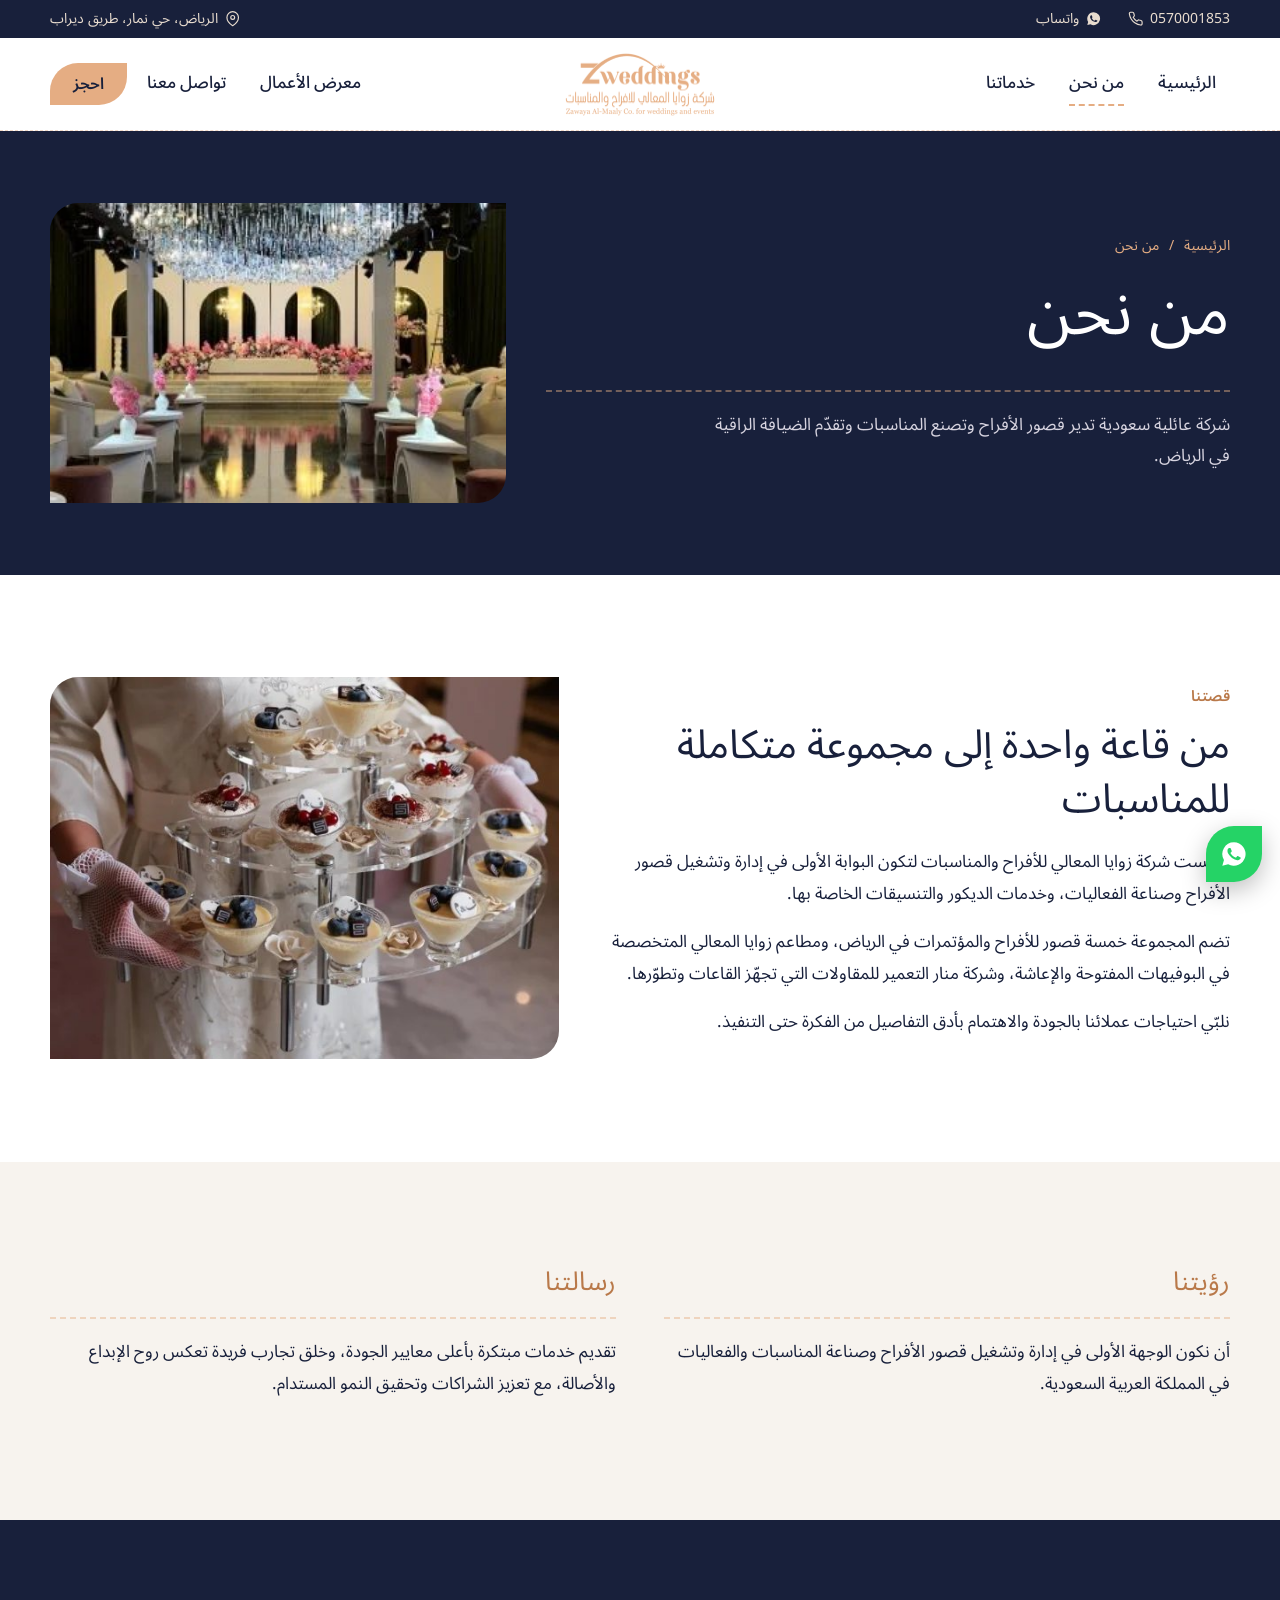
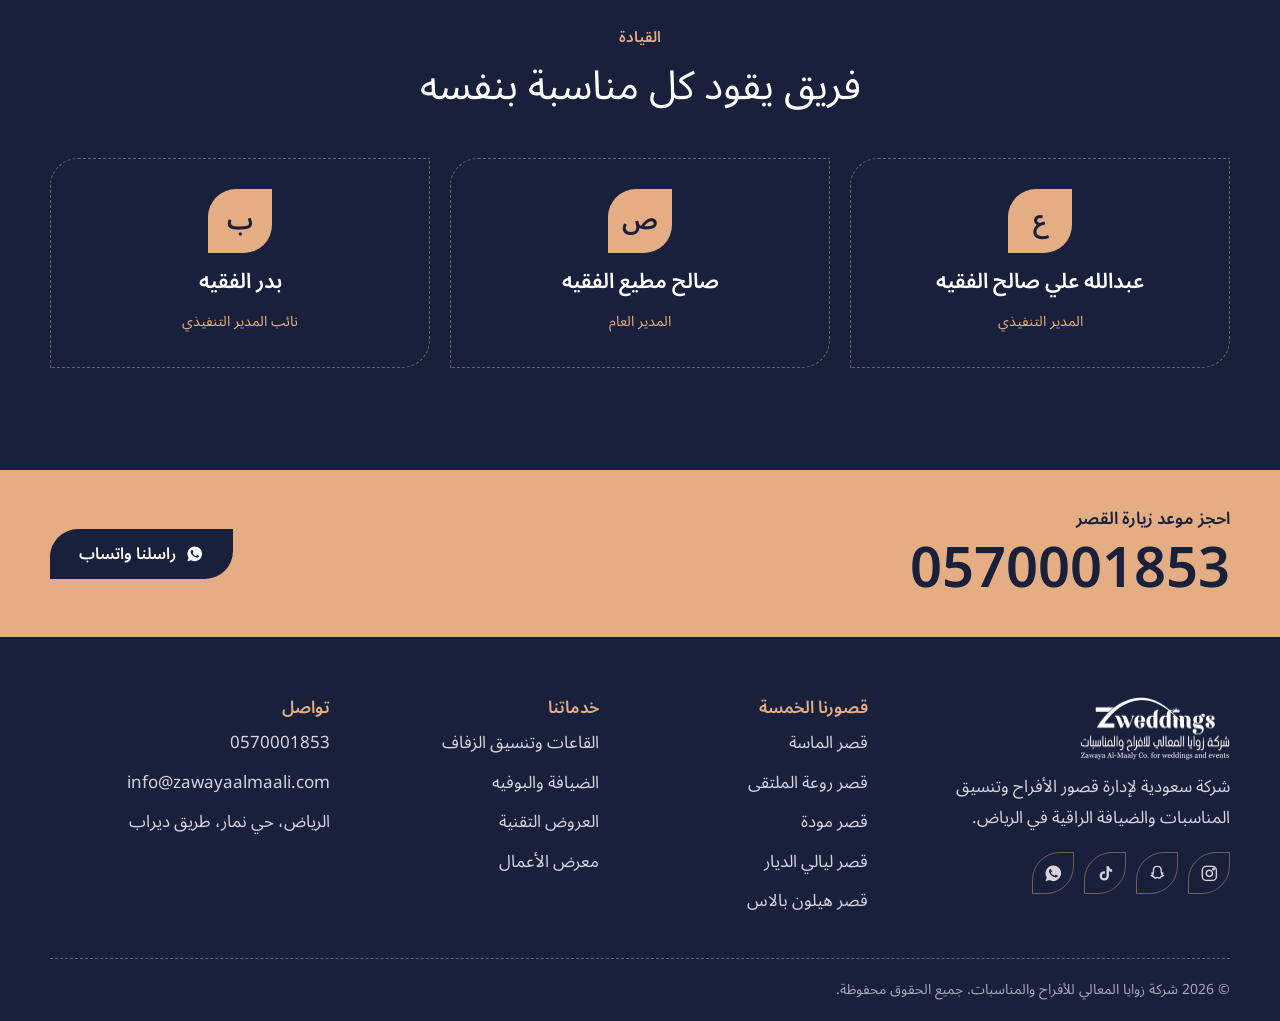
==== zawaya-project/site/about.html @ 38e9184f "Redesign Zawaya preview (v5): new header/footer, slideshow hero, venues with Google ratings, reviews" ====
<!doctype html>
<html lang="ar" dir="rtl">
<head>
<meta charset="utf-8">
<meta name="viewport" content="width=device-width, initial-scale=1, viewport-fit=cover">
<title>من نحن — زوايا المعالي</title>
<link rel="preconnect" href="https://fonts.googleapis.com">
<link rel="preconnect" href="https://fonts.gstatic.com" crossorigin>
<link rel="stylesheet" href="https://fonts.googleapis.com/css2?family=Noto+Sans+Arabic:wght@400;500;600;700&display=swap">
<link rel="stylesheet" href="assets/site.css">
</head>
<body>
<a class="sr" href="#main">تخطَّ إلى المحتوى</a>
<div class="topbar"><div class="wrap topbar-in">
  <a href="tel:0570001853" class="ltr"><svg viewBox="0 0 24 24" fill="none" stroke="currentColor" stroke-width="1.8" stroke-linecap="round" stroke-linejoin="round" aria-hidden="true"><path d="M22 16.9v3a2 2 0 0 1-2.2 2 19.8 19.8 0 0 1-8.6-3.1 19.5 19.5 0 0 1-6-6A19.8 19.8 0 0 1 2.1 4.2 2 2 0 0 1 4.1 2h3a2 2 0 0 1 2 1.7c.1.9.4 1.8.7 2.7a2 2 0 0 1-.5 2.1L8 9.8a16 16 0 0 0 6 6l1.3-1.3a2 2 0 0 1 2.1-.4c.9.3 1.8.6 2.7.7a2 2 0 0 1 1.7 2z"/></svg>0570001853</a>
  <a href="https://api.whatsapp.com/send/?phone=966570001853" target="_blank" rel="noopener"><svg viewBox="0 0 24 24" fill="currentColor" aria-hidden="true"><path d="M12 2a10 10 0 0 0-8.6 15.1L2 22l5-1.3A10 10 0 1 0 12 2zm5.3 14.1c-.2.6-1.3 1.2-1.8 1.2-.5.1-1 .1-3.3-.8-2.8-1.1-4.6-4-4.7-4.2-.1-.2-1.1-1.5-1.1-2.9 0-1.4.7-2 1-2.3.2-.3.5-.3.7-.3h.5c.2 0 .4 0 .6.5l.8 2c.1.2.1.4 0 .5l-.4.6-.4.4c-.1.1-.3.3-.1.6.2.3.8 1.3 1.7 2.1 1.2 1 2.1 1.3 2.4 1.5.3.1.5.1.6-.1l.9-1c.2-.3.4-.2.6-.1l1.9.9c.3.1.4.2.5.3.1.2.1.7-.1 1.1z"/></svg>واتساب</a>
  <a href="https://maps.app.goo.gl/ojz2gjjTVpB4kJrt7" target="_blank" rel="noopener" class="tb-loc"><svg viewBox="0 0 24 24" fill="none" stroke="currentColor" stroke-width="1.8" stroke-linecap="round" stroke-linejoin="round" aria-hidden="true"><path d="M21 10c0 7-9 13-9 13s-9-6-9-13a9 9 0 0 1 18 0z"/><circle cx="12" cy="10" r="3"/></svg>الرياض، حي نمار، طريق ديراب</a>
</div></div>
<header class="hdr">
  <div class="wrap hdr-in">
    <nav class="nav nav-r" aria-label="القائمة الرئيسية"><a href="index.html">الرئيسية</a><a href="about.html" aria-current="page">من نحن</a><a href="services.html">خدماتنا</a></nav>
    <a class="brand" href="index.html" aria-label="زوايا المعالي — الرئيسية"><img src="assets/img/logo-v.png" alt="زوايا المعالي" width="150" height="63"></a>
    <nav class="nav nav-l" aria-label="القائمة الرئيسية (تابع)"><a href="portfolio.html">معرض الأعمال</a><a href="contact.html">تواصل معنا</a><a class="btn btn-gold btn-sm" href="contact.html">احجز</a></nav>
    <button class="burger" type="button" aria-expanded="false" aria-controls="mnav" aria-label="فتح القائمة"><svg width="22" height="22" viewBox="0 0 24 24" fill="none" stroke="currentColor" stroke-width="2" stroke-linecap="round" aria-hidden="true"><path d="M4 7h16M4 12h16M4 17h16"/></svg></button>
  </div>
</header>
<nav class="mnav" id="mnav" aria-label="قائمة الجوال" hidden>
  <button class="mnav-x" type="button" aria-label="إغلاق القائمة"><svg width="20" height="20" viewBox="0 0 24 24" fill="none" stroke="currentColor" stroke-width="2" stroke-linecap="round" aria-hidden="true"><path d="M6 6l12 12M18 6L6 18"/></svg></button>
  <img src="assets/img/logo-v.png" alt="" width="150" height="63">
  <a href="index.html">الرئيسية</a><a href="about.html" aria-current="page">من نحن</a><a href="services.html">خدماتنا</a><a href="portfolio.html">معرض الأعمال</a><a href="contact.html">تواصل معنا</a>
  <a class="btn btn-gold" href="contact.html">احجز مناسبتك</a>
</nav>
<main id="main">
<section class="phead">
  <div class="wrap phead-in">
    <div class="phead-copy">
      <nav class="crumbs" aria-label="مسار التنقل"><a href="index.html">الرئيسية</a><span aria-hidden="true">/</span><span>من نحن</span></nav>
      <h1>من نحن</h1>
      <hr class="dash">
      <p>شركة عائلية سعودية تدير قصور الأفراح وتصنع المناسبات وتقدّم الضيافة الراقية في الرياض.</p>
    </div>
    <figure class="phead-photo leaf"><img src="assets/img/about-hall.jpg" alt=""></figure>
  </div>
</section>
<section class="sec">
  <div class="wrap split">
    <div class="reveal">
      <span class="eyebrow">قصتنا</span>
      <h2>من قاعة واحدة إلى مجموعة متكاملة للمناسبات</h2>
      <p>تأسست شركة زوايا المعالي للأفراح والمناسبات لتكون البوابة الأولى في إدارة وتشغيل قصور الأفراح وصناعة الفعاليات، وخدمات الديكور والتنسيقات الخاصة بها.</p>
      <p>تضم المجموعة خمسة قصور للأفراح والمؤتمرات في الرياض، ومطاعم زوايا المعالي المتخصصة في البوفيهات المفتوحة والإعاشة، وشركة منار التعمير للمقاولات التي تجهّز القاعات وتطوّرها.</p>
      <p>نلبّي احتياجات عملائنا بالجودة والاهتمام بأدق التفاصيل من الفكرة حتى التنفيذ.</p>
    </div>
    <figure class="leaf reveal" style="margin:0"><img src="assets/img/about-hospitality.jpg" alt="ضيافة الحلويات" loading="lazy"></figure>
  </div>
</section>

<section class="sec pearl">
  <div class="wrap mv">
    <article class="reveal"><h3>رؤيتنا</h3><hr class="dash"><p>أن نكون الوجهة الأولى في إدارة وتشغيل قصور الأفراح وصناعة المناسبات والفعاليات في المملكة العربية السعودية.</p></article>
    <article class="reveal"><h3>رسالتنا</h3><hr class="dash"><p>تقديم خدمات مبتكرة بأعلى معايير الجودة، وخلق تجارب فريدة تعكس روح الإبداع والأصالة، مع تعزيز الشراكات وتحقيق النمو المستدام.</p></article>
  </div>
</section>

<section class="sec navy">
  <div class="wrap">
    <div class="head reveal"><span class="eyebrow">القيادة</span><h2>فريق يقود كل مناسبة بنفسه</h2></div>
    <div class="team">
      <article class="reveal"><span class="mono">ع</span><h3>عبدالله علي صالح الفقيه</h3><small>المدير التنفيذي</small></article>
      <article class="reveal"><span class="mono">ص</span><h3>صالح مطيع الفقيه</h3><small>المدير العام</small></article>
      <article class="reveal"><span class="mono">ب</span><h3>بدر الفقيه</h3><small>نائب المدير التنفيذي</small></article>
    </div>
  </div>
</section>
</main>
<section class="bookband" aria-label="احجز الآن">
  <div class="wrap bookband-in">
    <div><span>احجز موعد زيارة القصر</span><a class="bigphone ltr" href="tel:0570001853">0570001853</a></div>
    <a class="btn btn-navy" href="https://api.whatsapp.com/send/?phone=966570001853" target="_blank" rel="noopener"><svg viewBox="0 0 24 24" fill="currentColor" aria-hidden="true"><path d="M12 2a10 10 0 0 0-8.6 15.1L2 22l5-1.3A10 10 0 1 0 12 2zm5.3 14.1c-.2.6-1.3 1.2-1.8 1.2-.5.1-1 .1-3.3-.8-2.8-1.1-4.6-4-4.7-4.2-.1-.2-1.1-1.5-1.1-2.9 0-1.4.7-2 1-2.3.2-.3.5-.3.7-.3h.5c.2 0 .4 0 .6.5l.8 2c.1.2.1.4 0 .5l-.4.6-.4.4c-.1.1-.3.3-.1.6.2.3.8 1.3 1.7 2.1 1.2 1 2.1 1.3 2.4 1.5.3.1.5.1.6-.1l.9-1c.2-.3.4-.2.6-.1l1.9.9c.3.1.4.2.5.3.1.2.1.7-.1 1.1z"/></svg> راسلنا واتساب</a>
  </div>
</section>
<footer class="ftr">
  <div class="wrap ftr-grid">
    <div class="ftr-brand">
      <img src="assets/img/logo-v.png" alt="زوايا المعالي" width="150" height="63">
      <p>شركة سعودية لإدارة قصور الأفراح وتنسيق المناسبات والضيافة الراقية في الرياض.</p>
      <div class="socials"><a class="soc" href="#" aria-label="إنستغرام (أضف الرابط)"><svg viewBox="0 0 24 24" fill="none" stroke="currentColor" stroke-width="1.8" aria-hidden="true"><rect x="3" y="3" width="18" height="18" rx="5"/><circle cx="12" cy="12" r="4"/><circle cx="17.5" cy="6.5" r="1" fill="currentColor"/></svg></a><a class="soc" href="#" aria-label="سناب شات (أضف الرابط)"><svg viewBox="0 0 24 24" fill="none" stroke="currentColor" stroke-width="1.8" stroke-linejoin="round" aria-hidden="true"><path d="M12 3c3 0 5 2.2 5 5v3l2 .6-1.6 1.6 2.6 1.8c-1.4.8-3 .8-3.6 1.4-.4.5-.2 1.6-1.4 1.6-1 0-1.6-.6-3-.6s-2 .6-3 .6c-1.2 0-1-1.1-1.4-1.6-.6-.6-2.2-.6-3.6-1.4l2.6-1.8L5 11.6 7 11V8c0-2.8 2-5 5-5z"/></svg></a><a class="soc" href="#" aria-label="تيك توك (أضف الرابط)"><svg viewBox="0 0 24 24" fill="currentColor" aria-hidden="true"><path d="M16.6 3c.4 2.3 1.8 3.8 4.1 4v3.1c-1.5 0-2.9-.4-4.1-1.2v6.3a6 6 0 1 1-6-6c.3 0 .6 0 .9.1v3.2a2.9 2.9 0 1 0 2 2.7V3z"/></svg></a><a class="soc" href="https://api.whatsapp.com/send/?phone=966570001853" target="_blank" rel="noopener" aria-label="واتساب"><svg viewBox="0 0 24 24" fill="currentColor" aria-hidden="true"><path d="M12 2a10 10 0 0 0-8.6 15.1L2 22l5-1.3A10 10 0 1 0 12 2zm5.3 14.1c-.2.6-1.3 1.2-1.8 1.2-.5.1-1 .1-3.3-.8-2.8-1.1-4.6-4-4.7-4.2-.1-.2-1.1-1.5-1.1-2.9 0-1.4.7-2 1-2.3.2-.3.5-.3.7-.3h.5c.2 0 .4 0 .6.5l.8 2c.1.2.1.4 0 .5l-.4.6-.4.4c-.1.1-.3.3-.1.6.2.3.8 1.3 1.7 2.1 1.2 1 2.1 1.3 2.4 1.5.3.1.5.1.6-.1l.9-1c.2-.3.4-.2.6-.1l1.9.9c.3.1.4.2.5.3.1.2.1.7-.1 1.1z"/></svg></a></div>
    </div>
    <div><h4>قصورنا الخمسة</h4><ul><li><a href="https://www.google.com/maps/search/?api=1&query=قصر+الماسة&query_place_id=ChIJFxXQuahVLj4RgLuvd6L65zg" target="_blank" rel="noopener">قصر الماسة</a></li><li><a href="https://www.google.com/maps/search/?api=1&query=قصر+روعة+الملتقى&query_place_id=ChIJz4SgnpCqLz4RfZI4qZWblVg" target="_blank" rel="noopener">قصر روعة الملتقى</a></li><li><a href="https://www.google.com/maps/search/?api=1&query=قصر+مودة&query_place_id=ChIJAeKfYLEQLz4R-v-M_03KlTo" target="_blank" rel="noopener">قصر مودة</a></li><li><a href="https://www.google.com/maps/search/?api=1&query=قصر+ليالي+الديار&query_place_id=ChIJr0Da5okRLz4RU4TXX8BSoDk" target="_blank" rel="noopener">قصر ليالي الديار</a></li><li><a href="https://www.google.com/maps/search/?api=1&query=قصر+هيلون+بالاس&query_place_id=ChIJUevfTG8OLz4RV881J2weL3c" target="_blank" rel="noopener">قصر هيلون بالاس</a></li></ul></div>
    <div><h4>خدماتنا</h4><ul>
      <li><a href="services.html#halls">القاعات وتنسيق الزفاف</a></li>
      <li><a href="services.html#catering">الضيافة والبوفيه</a></li>
      <li><a href="services.html#tech">العروض التقنية</a></li>
      <li><a href="portfolio.html">معرض الأعمال</a></li>
    </ul></div>
    <div><h4>تواصل</h4><ul>
      <li><a class="ltr" href="tel:0570001853">0570001853</a></li>
      <li><a href="mailto:info@zawayaalmaali.com">info@zawayaalmaali.com</a></li>
      <li><a href="https://maps.app.goo.gl/ojz2gjjTVpB4kJrt7" target="_blank" rel="noopener">الرياض، حي نمار، طريق ديراب</a></li>
    </ul></div>
  </div>
  <div class="wrap copy"><span>© <span id="year">2026</span> شركة زوايا المعالي للأفراح والمناسبات. جميع الحقوق محفوظة.</span></div>
</footer>
<a class="wa" href="https://api.whatsapp.com/send/?phone=966570001853" target="_blank" rel="noopener" aria-label="تواصل عبر واتساب"><svg viewBox="0 0 24 24" fill="currentColor" aria-hidden="true"><path d="M12 2a10 10 0 0 0-8.6 15.1L2 22l5-1.3A10 10 0 1 0 12 2zm5.3 14.1c-.2.6-1.3 1.2-1.8 1.2-.5.1-1 .1-3.3-.8-2.8-1.1-4.6-4-4.7-4.2-.1-.2-1.1-1.5-1.1-2.9 0-1.4.7-2 1-2.3.2-.3.5-.3.7-.3h.5c.2 0 .4 0 .6.5l.8 2c.1.2.1.4 0 .5l-.4.6-.4.4c-.1.1-.3.3-.1.6.2.3.8 1.3 1.7 2.1 1.2 1 2.1 1.3 2.4 1.5.3.1.5.1.6-.1l.9-1c.2-.3.4-.2.6-.1l1.9.9c.3.1.4.2.5.3.1.2.1.7-.1 1.1z"/></svg></a>
<script src="assets/site.js"></script>
</body>
</html>
---- zawaya-project/site/assets/site.css ----
/* Zawaya Al Maali — v5. One motif: leaf corners + dashed gold rule. */
@font-face{font-family:"SF Pro AR";src:url(fonts/alfont_com_SFProAR_regular.ttf) format("truetype");font-weight:400 500;font-display:swap}
@font-face{font-family:"SF Pro AR";src:url(fonts/alfont_com_SFProAR_semibold.ttf) format("truetype");font-weight:600 700;font-display:swap}
:root{--navy:#18203b;--navy-2:#222c4d;--gold:#e5ad83;--gold-d:#b9794a;--pearl:#f7f3ee;--ink:#18203b;--mut:#5b6278;--line:rgba(229,173,131,.45);--leaf:28px 0;--ease:cubic-bezier(.22,.8,.3,1);--f:"SF Pro AR","Noto Sans Arabic",system-ui,sans-serif}
*,*::before,*::after{box-sizing:border-box}
html{scroll-behavior:smooth;scroll-padding-top:110px}
body{margin:0;font-family:var(--f);color:var(--ink);background:#fff;line-height:1.85;font-size:17px;-webkit-text-size-adjust:100%}
img{max-width:100%;display:block}
a{color:inherit;text-decoration:none}
h1,h2,h3,h4{font-weight:400;line-height:1.35;margin:0 0 .5em}
h1{font-size:clamp(34px,5.4vw,64px)}
h2{font-size:clamp(26px,3.4vw,40px)}
h3{font-size:21px;font-weight:600}
p{margin:0 0 1em}
.wrap{width:min(1180px,100% - 32px);margin-inline:auto}
.ltr{direction:ltr;unicode-bidi:isolate;display:inline-block}
.sr{position:absolute;width:1px;height:1px;overflow:hidden;clip-path:inset(50%);white-space:nowrap}.sr:focus{width:auto;height:auto;clip-path:none;inset-inline-start:12px;top:12px;z-index:99;background:#fff;padding:8px 14px}
:focus-visible{outline:3px solid var(--gold);outline-offset:3px}
svg{width:1.1em;height:1.1em;flex:none}
.leaf{border-radius:var(--leaf);overflow:hidden}
hr.dash{border:0;border-top:2px dashed var(--line);margin:18px 0;width:100%}
.eyebrow{display:inline-block;color:var(--gold-d);font-weight:600;font-size:15px;margin-bottom:8px}
.navy .eyebrow,.hero .eyebrow,.phead .eyebrow{color:var(--gold)}
.center{text-align:center}

/* buttons */
.btn{display:inline-flex;align-items:center;gap:10px;justify-content:center;min-height:50px;padding:0 28px;border-radius:var(--leaf);font:600 16px var(--f);border:1.5px solid transparent;cursor:pointer;transition:transform .25s var(--ease),background .25s,color .25s}
.btn:hover{transform:translateY(-2px)}
.btn svg{transition:transform .25s var(--ease)}.btn:hover svg{transform:translateX(-4px)}
.btn-gold{background:var(--gold);color:var(--navy)}.btn-gold:hover{background:#efbf9b}
.btn-navy{background:var(--navy);color:#fff}.btn-navy:hover{background:var(--navy-2)}
.btn-ghost{border-color:rgba(255,255,255,.6);color:#fff}.btn-ghost:hover{background:#fff;color:var(--navy)}
.btn-line{border-color:var(--navy);color:var(--navy)}.btn-line:hover{background:var(--navy);color:#fff}
.btn-sm{min-height:42px;padding:0 22px}

/* top bar + header (centered logo, split nav) */
.topbar{background:var(--navy);color:#e8dccf;font-size:14px}
.topbar-in{display:flex;gap:26px;align-items:center;min-height:38px}
.topbar a{display:inline-flex;align-items:center;gap:7px}.topbar a:hover{color:var(--gold)}
.tb-loc{margin-inline-start:auto}
.hdr{position:sticky;top:0;z-index:50;background:#fff;border-bottom:1px dashed var(--line);transition:box-shadow .3s}
.hdr.scrolled{box-shadow:0 6px 24px rgba(24,32,59,.1)}
.hdr-in{display:grid;grid-template-columns:1fr auto 1fr;align-items:center;gap:20px;min-height:92px;transition:min-height .3s var(--ease)}
.hdr.scrolled .hdr-in{min-height:66px}
.brand img{height:63px;width:auto;transition:height .3s var(--ease)}.hdr.scrolled .brand img{height:46px}
.nav{display:flex;gap:6px;align-items:center}
.nav-l{justify-content:flex-end}
.nav a:not(.btn){padding:8px 14px;font-weight:500;position:relative}
.nav a:not(.btn)::after{content:"";position:absolute;inset-inline:14px;bottom:2px;border-top:2px dashed var(--gold);transform:scaleX(0);transition:transform .3s var(--ease)}
.nav a:not(.btn):hover::after,.nav a[aria-current]::after{transform:scaleX(1)}
.burger{display:none;background:none;border:0;color:var(--navy);padding:10px;cursor:pointer;justify-self:end}
.mnav{position:fixed;inset:0;z-index:80;background:var(--navy);color:#fff;display:flex;flex-direction:column;align-items:center;justify-content:center;gap:10px;padding:30px}
.mnav[hidden]{display:none}
.mnav a:not(.btn){font-size:26px;padding:8px 20px}.mnav img{margin-bottom:20px;filter:brightness(0) invert(1)}
.mnav-x{position:absolute;top:18px;inset-inline-end:18px;background:none;border:0;color:#fff;cursor:pointer;padding:12px}

/* hero slideshow */
.hero{position:relative;color:#fff;background:var(--navy);min-height:min(78vh,720px);display:flex;flex-direction:column;justify-content:flex-end;overflow:hidden}
.slides{position:absolute;inset:0}
.slide{position:absolute;inset:0;width:100%;height:100%;object-fit:cover;opacity:0;transform:scale(1);transition:opacity 1.4s ease}
.slide.on{opacity:1;animation:kb 9s linear forwards}
@keyframes kb{to{transform:scale(1.1)}}
.hero::before{content:"";position:absolute;inset:0;background:linear-gradient(0deg,rgba(24,32,59,.92),rgba(24,32,59,.45) 60%,rgba(24,32,59,.6));z-index:1}
.hero-in{position:relative;z-index:2;padding:90px 0 40px;max-width:760px;margin-inline-end:auto}
.hero h1 em{font-style:normal;color:var(--gold);display:block;font-size:.6em;margin-top:.3em}
.hero p{font-size:19px;color:#f1e8dd;max-width:560px}
.hero-ctas{display:flex;gap:14px;flex-wrap:wrap;margin-top:22px}
.hero-logos{position:relative;z-index:2;background:rgba(255,255,255,.95);border-top:2px dashed var(--line)}
.hero-logos .wrap{display:flex;justify-content:space-between;align-items:center;gap:18px;padding:14px 0}
.hero-logos img{height:54px;width:auto;object-fit:contain;filter:grayscale(.2);transition:transform .3s var(--ease),filter .3s}
.hero-logos a:hover img{transform:scale(1.08);filter:none}

/* sections */
.sec{padding:clamp(56px,8vw,104px) 0}
.pearl{background:var(--pearl)}
.navy{background:var(--navy);color:#fff}
.head{max-width:680px;margin:0 auto 44px;text-align:center}
.lead{color:var(--mut);font-size:18px}.navy .lead{color:#d6d3df}
.stats{background:var(--navy);color:#fff;border-top:2px dashed var(--line)}
.stats-grid{display:grid;grid-template-columns:repeat(4,1fr)}
.stat{padding:34px 12px;text-align:center;border-inline-start:1px dashed var(--line)}
.stat:first-child{border:0}
.stat b{display:block;font-size:clamp(30px,4vw,48px);font-weight:400;color:var(--gold);line-height:1.2;font-variant-numeric:tabular-nums}
.stat span{color:#d6d3df}

/* about 3-col */
.about3{display:grid;grid-template-columns:1.1fr .9fr 1fr;gap:36px;align-items:center}
.a-story h2{font-size:clamp(24px,2.8vw,34px)}
.a-photo{margin:0}.a-photo img{width:100%;aspect-ratio:3/4;object-fit:cover}
.a-vm h3{color:var(--gold-d);margin-bottom:6px}

/* service cards (photo + dark overlay) */
.svc3{display:grid;grid-template-columns:repeat(3,1fr);gap:22px}
.svc{position:relative;min-height:400px;border-radius:var(--leaf);overflow:hidden;color:#fff;display:flex;align-items:flex-end;background:var(--navy)}
.svc img{position:absolute;inset:0;width:100%;height:100%;object-fit:cover;transition:transform .8s var(--ease)}
.svc::before{content:"";position:absolute;inset:0;background:linear-gradient(0deg,rgba(24,32,59,.92),rgba(24,32,59,.15) 70%);z-index:1}
.svc:hover img{transform:scale(1.07)}
.svc div{position:relative;z-index:2;padding:26px}
.svc p{color:#eadfd2;margin-bottom:10px}
.more{display:inline-flex;gap:8px;align-items:center;color:var(--gold-d);font-weight:600}
.svc .more,.navy .more{color:var(--gold)}

/* venues */
.venues{display:grid;grid-template-columns:repeat(5,1fr);gap:16px}
.venue{background:var(--navy-2);border:1px dashed var(--line);border-radius:var(--leaf);padding:22px 18px;display:flex;flex-direction:column;gap:6px;transition:transform .35s var(--ease),border-color .3s}
.venue:hover{transform:translateY(-6px);border-color:var(--gold)}
.venue .logo{background:#fff;border-radius:14px;height:100px;display:grid;place-items:center;padding:10px;margin-bottom:8px}
.venue .logo img{max-height:80px;width:auto;object-fit:contain}
.venue h3{font-size:19px;margin:0}
.dist{color:var(--gold);font-size:14.5px}
.venue p{font-size:14.5px;color:#d6d3df;margin:4px 0;flex:1;line-height:1.7}
.rate{display:flex;align-items:center;gap:8px;flex-wrap:wrap}.rate b{font-weight:600}.rate small{color:#bdb9cb;font-size:12.5px;flex-basis:100%}
.stars{color:var(--gold);letter-spacing:2px;font-size:15px}

/* reviews carousel */
.carousel{position:relative}
.car-track{display:flex;gap:20px;overflow-x:auto;scroll-snap-type:x mandatory;scrollbar-width:none;padding:6px 2px 18px}
.car-track::-webkit-scrollbar{display:none}
.rev{flex:0 0 min(380px,86%);scroll-snap-align:start;margin:0;background:#fff;border:1px dashed var(--line);border-radius:var(--leaf);padding:28px;display:flex;flex-direction:column;gap:10px}
.rev p{font-size:18px;margin:0}.rev blockquote{margin:0;flex:1}
.rev figcaption b{display:block}.rev small{color:var(--mut)}
.car-ctl{display:flex;gap:10px;justify-content:center;margin-top:6px}
.car-btn{width:46px;height:46px;border-radius:var(--leaf);border:1.5px solid var(--navy);background:none;color:var(--navy);cursor:pointer;display:grid;place-items:center}
.car-btn:hover{background:var(--navy);color:#fff}.car-btn.flip svg{transform:scaleX(-1)}
.note{text-align:center;color:var(--mut);margin-top:18px}

/* gallery strip */
.strip{display:grid;grid-template-columns:repeat(4,1fr);gap:14px;margin-bottom:28px}
.strip img{width:100%;height:300px;object-fit:cover;border-radius:6px;transition:transform .5s var(--ease)}
.strip img.leaf{border-radius:var(--leaf)}
.strip img:hover{transform:translateY(-6px)}

/* book band + footer */
.bookband{background:var(--gold);color:var(--navy)}
.bookband-in{display:flex;align-items:center;justify-content:space-between;gap:20px;flex-wrap:wrap;padding:34px 0}
.bookband span{display:block;font-weight:600}
.bigphone{font-size:clamp(32px,5vw,56px);font-weight:600;line-height:1.2}
.ftr{background:var(--navy);color:#d6d3df;padding-top:60px}
.ftr-grid{display:grid;grid-template-columns:1.4fr 1fr 1fr 1.2fr;gap:36px;padding-bottom:40px}
.ftr h4{color:var(--gold);font-weight:600;font-size:17px}
.ftr ul{list-style:none;margin:0;padding:0;display:grid;gap:8px}
.ftr a:hover{color:var(--gold)}
.ftr-brand img{filter:brightness(0) invert(1);margin-bottom:12px}
.socials{display:flex;gap:10px}
.soc{width:42px;height:42px;border-radius:var(--leaf);border:1px solid var(--line);display:grid;place-items:center}
.soc:hover{background:var(--gold);color:var(--navy)}
.copy{border-top:1px dashed var(--line);padding:18px 0;font-size:14px;color:#a9a6b8}
.wa{position:fixed;inset-inline-start:18px;bottom:18px;z-index:60;width:56px;height:56px;border-radius:var(--leaf);background:#25d366;color:#fff;display:grid;place-items:center;box-shadow:0 8px 24px rgba(0,0,0,.25)}
.wa svg{width:28px;height:28px}

/* inner page head */
.phead{background:var(--navy);color:#fff;padding:clamp(40px,6vw,72px) 0}
.phead-in{display:grid;grid-template-columns:1.2fr .8fr;gap:40px;align-items:center}
.crumbs{display:flex;gap:10px;font-size:14px;color:var(--gold);margin-bottom:12px}
.phead p{color:#d6d3df;max-width:520px;margin:0}
.phead-photo{margin:0}.phead-photo img{width:100%;height:300px;object-fit:cover}

/* about / services / portfolio / contact */
.split{display:grid;grid-template-columns:1.1fr .9fr;gap:48px;align-items:center}
.split img{width:100%;aspect-ratio:4/3;object-fit:cover}
.mv{display:grid;grid-template-columns:1fr 1fr;gap:48px}.mv h3{font-size:26px;font-weight:400;color:var(--gold-d)}
.team{display:grid;grid-template-columns:repeat(3,1fr);gap:20px}
.team article{border:1px dashed var(--line);border-radius:var(--leaf);padding:30px;text-align:center}
.mono{width:64px;height:64px;margin:0 auto 14px;border-radius:var(--leaf);background:var(--gold);color:var(--navy);display:grid;place-items:center;font-size:26px;font-weight:600}
.team small{color:var(--gold)}
.tabs,.filters{display:flex;gap:10px;flex-wrap:wrap;margin-bottom:34px;align-items:center}
.tab{font:600 15px var(--f);border:1.5px solid var(--navy);background:none;color:var(--navy);padding:10px 22px;border-radius:var(--leaf);cursor:pointer}
.tab[aria-selected=true],.tab[aria-pressed=true]{background:var(--navy);color:#fff}
.gcount{margin-inline-start:auto;color:var(--mut)}
.svc-detail{display:grid;grid-template-columns:.9fr 1.1fr;gap:44px;align-items:center}
.svc-detail figure{margin:0}.svc-detail img{width:100%;aspect-ratio:4/5;object-fit:cover}
.checks{list-style:none;padding:0;margin:0 0 24px;display:grid;gap:10px}
.checks li{display:flex;gap:10px;align-items:flex-start}.checks svg{color:var(--gold-d);margin-top:6px}
.feature-row{display:grid;grid-template-columns:repeat(5,1fr);gap:14px;margin-top:44px}
.feature{border-top:2px dashed var(--line);padding-top:14px}.feature b{display:block}.feature span{color:var(--mut);font-size:14.5px}
.gallery{columns:3;column-gap:16px}
.g-item{display:block;width:100%;margin:0 0 16px;padding:0;border:0;background:none;cursor:zoom-in;position:relative;border-radius:var(--leaf);overflow:hidden;break-inside:avoid}
.g-item img{width:100%;transition:transform .6s var(--ease)}.g-item:hover img{transform:scale(1.05)}
.g-item .cap{position:absolute;inset:auto 0 0;padding:40px 16px 14px;background:linear-gradient(0deg,rgba(24,32,59,.85),transparent);color:#fff;text-align:start;display:flex;flex-direction:column}
.g-item small{color:var(--gold)}
.lightbox{position:fixed;inset:0;z-index:90;background:rgba(14,19,38,.94);display:grid;place-items:center;padding:20px}
.lightbox[hidden]{display:none}.lightbox figure{margin:0;color:#fff;text-align:center}.lightbox img{max-height:80vh;margin:0 auto;border-radius:var(--leaf)}
.lb-close{position:absolute;top:16px;inset-inline-end:16px;background:none;border:0;color:#fff;cursor:pointer;padding:12px}
.contact-grid{display:grid;grid-template-columns:1.4fr 1fr;gap:36px;align-items:start}
.form-card{background:#fff;border:1px dashed var(--line);border-radius:var(--leaf);padding:clamp(22px,4vw,40px)}
.fgrid{display:grid;grid-template-columns:1fr 1fr;gap:18px}.field.full{grid-column:1/-1}
.field{display:flex;flex-direction:column;gap:6px}
label,.lbl{font-weight:600;font-size:15px}
input:not([type=radio]),select,textarea{font:inherit;border:1.5px solid #d9d4cc;border-radius:10px;padding:12px 14px;background:#fff;color:var(--ink);min-height:48px;width:100%}
textarea{min-height:110px}
input:focus,select:focus,textarea:focus{border-color:var(--gold-d);outline:0;box-shadow:0 0 0 3px rgba(229,173,131,.35)}
.field.bad input{border-color:#c0392b}.err{color:#c0392b;font-size:14px}
.chips{display:flex;gap:10px;flex-wrap:wrap}.chip input{position:absolute;opacity:0}
.chip span{display:inline-block;padding:9px 18px;border:1.5px solid #d9d4cc;border-radius:var(--leaf);cursor:pointer}
.chip input:checked+span{background:var(--navy);border-color:var(--navy);color:#fff}
.chip input:focus-visible+span{outline:3px solid var(--gold)}
.form-foot{display:flex;gap:16px;align-items:center;flex-wrap:wrap;margin-top:22px}.form-foot small{color:var(--mut)}
.ok{display:flex;gap:10px;align-items:center;background:#eaf6ee;border:1px solid #9ad1ac;border-radius:10px;padding:14px;margin-bottom:18px}
.side{display:grid;gap:14px}
.info{display:flex;gap:14px;background:#fff;border:1px dashed var(--line);border-radius:var(--leaf);padding:18px 20px}
.info .ico{width:42px;height:42px;border-radius:var(--leaf);background:var(--navy);color:var(--gold);display:grid;place-items:center;flex:none}
.info b{display:block}.info>div{display:flex;flex-direction:column;align-items:flex-start;min-width:0}
.copy-btn,.info .copy{font:600 13px var(--f);background:none;border:0;color:var(--gold-d);cursor:pointer;padding:0;margin-top:2px}

/* motion */
.reveal{opacity:0;transform:translateY(22px);transition:opacity .8s var(--ease),transform .8s var(--ease)}
.reveal.in{opacity:1;transform:none}

@media (max-width:1000px){
  .venues{grid-template-columns:repeat(2,1fr)}.venue:last-child{grid-column:1/-1}
  .about3,.split,.mv,.svc-detail,.phead-in,.contact-grid{grid-template-columns:1fr}
  .svc3{grid-template-columns:1fr}.svc{min-height:320px}
  .feature-row{grid-template-columns:repeat(2,1fr)}
  .ftr-grid{grid-template-columns:1fr 1fr}
  .team{grid-template-columns:1fr}
  .gallery{columns:2}
}
@media (max-width:820px){
  .nav{display:none}.burger{display:block}
  .hdr-in{grid-template-columns:1fr auto 1fr;min-height:72px}.brand{grid-column:2}.burger{grid-column:3}
  .brand img{height:48px}
  .topbar .tb-loc{display:none}.topbar-in{justify-content:space-between}
  .hero-logos .wrap{overflow-x:auto;gap:26px;justify-content:flex-start}.hero-logos img{height:44px}
  .stats-grid{grid-template-columns:1fr 1fr}.stat:nth-child(3){border-inline-start:0}
  .strip{grid-template-columns:1fr 1fr}.strip img{height:200px}
  .fgrid{grid-template-columns:1fr}
}
@media (max-width:520px){.venues{grid-template-columns:1fr}.gallery{columns:1}.ftr-grid{grid-template-columns:1fr}.btn{width:100%}.bookband .btn{width:auto}}
@media (prefers-reduced-motion:reduce){*,*::before,*::after{animation:none!important;transition:none!important;scroll-behavior:auto!important}.reveal{opacity:1;transform:none}.slide.on{animation:none}}
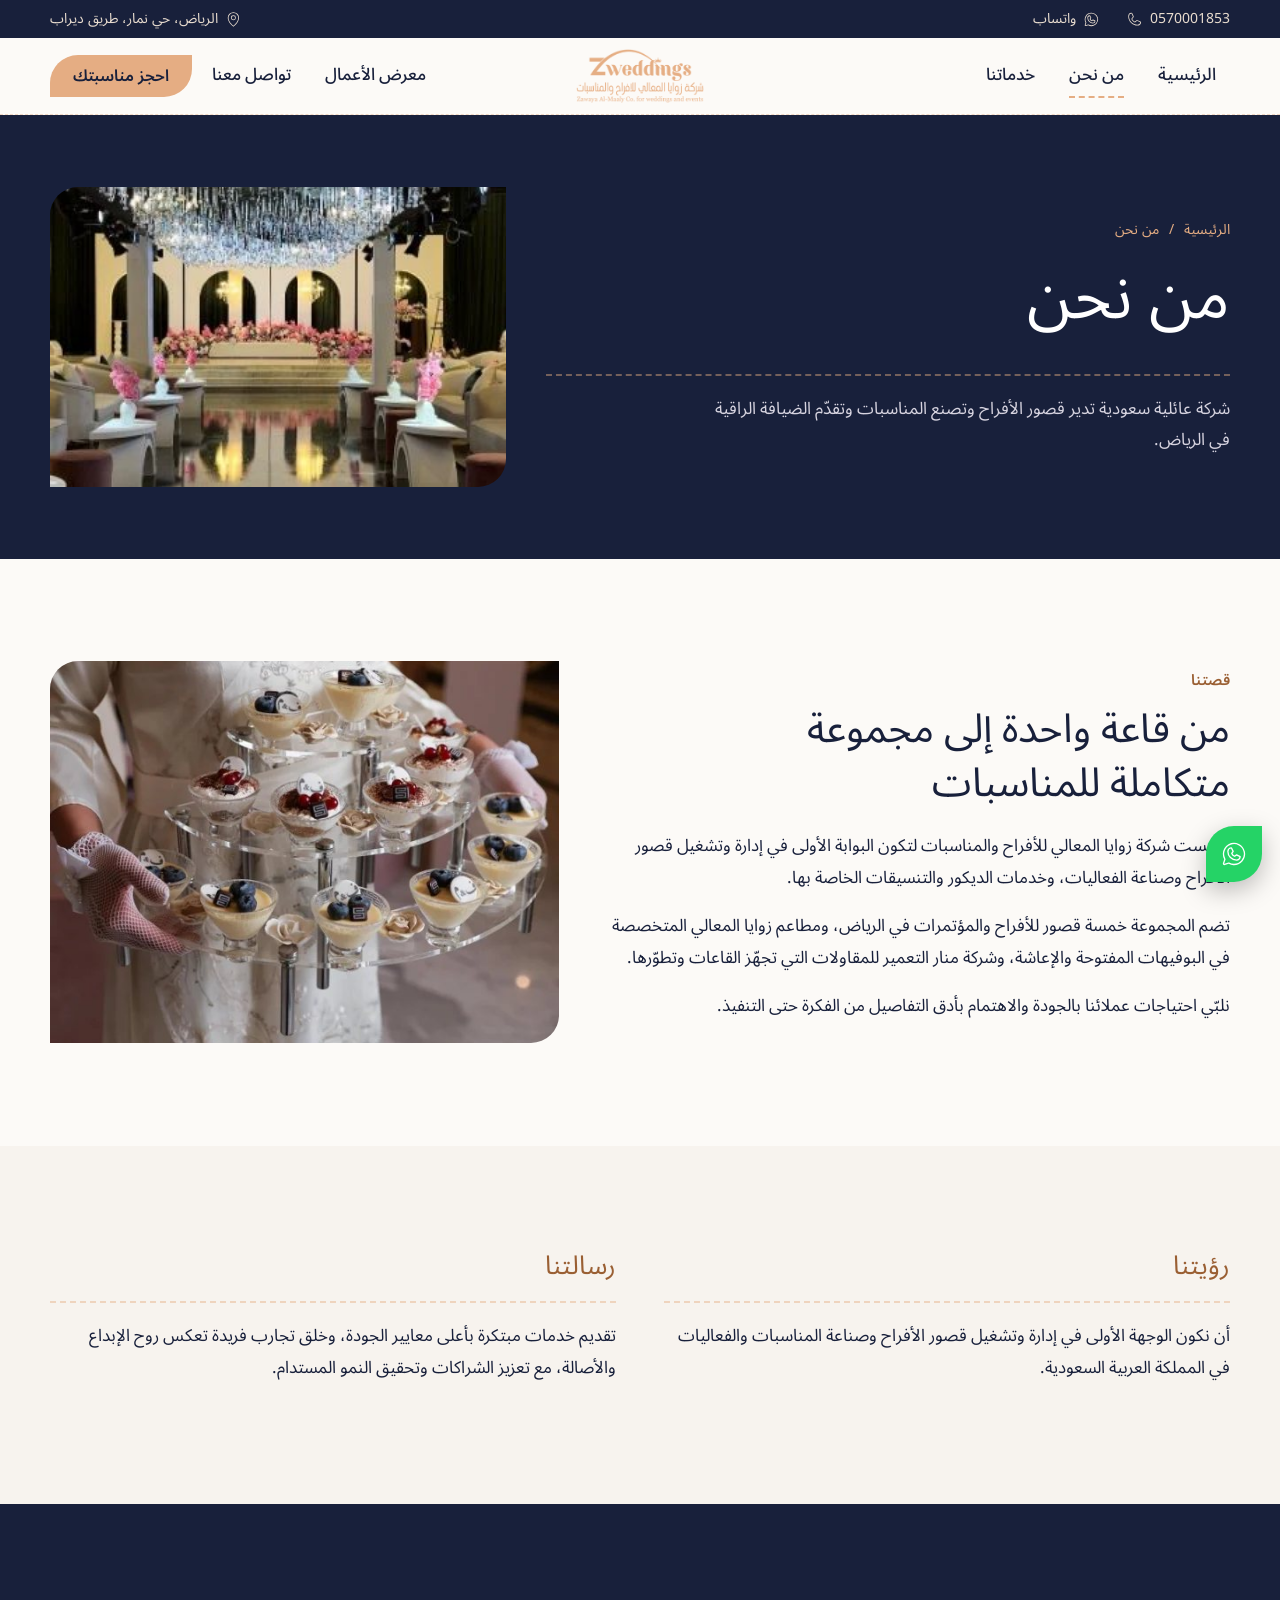
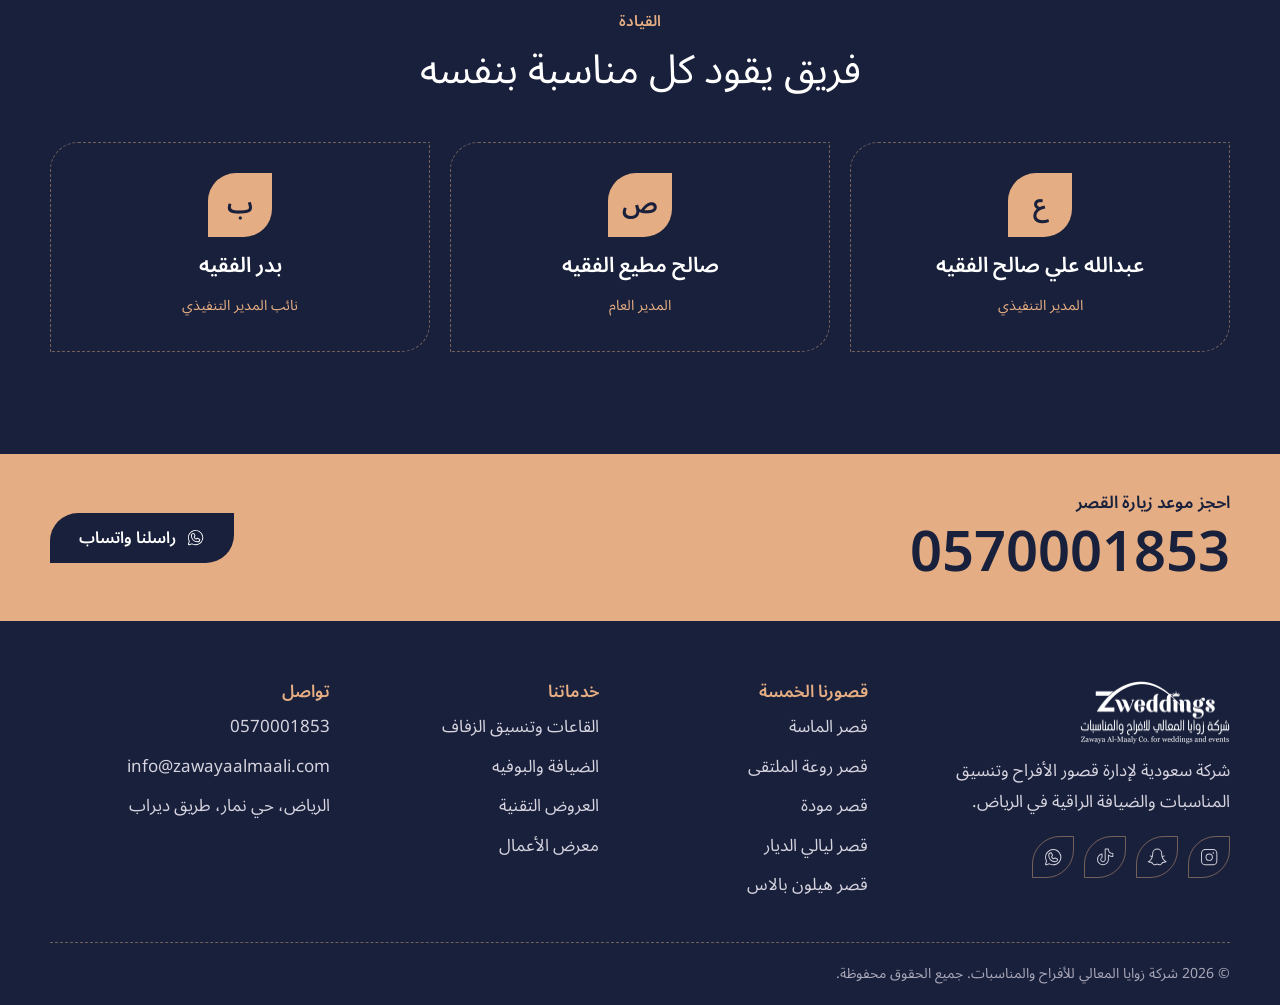
==== commit 3d677152: "Apply design skills to Zawaya preview: Phosphor icons, asymmetric services bento, bezel shells, fewe" ====
--- a/zawaya-project/site/about.html
+++ b/zawaya-project/site/about.html
@@ -3,7 +3,9 @@
 <head>
 <meta charset="utf-8">
 <meta name="viewport" content="width=device-width, initial-scale=1, viewport-fit=cover">
-<title>من نحن — زوايا المعالي</title>
+<title>من نحن | زوايا المعالي</title>
+<meta name="description" content="زوايا المعالي: خمسة قصور أفراح في الرياض مع تنسيق الزفاف والضيافة والعروض التقنية.">
+<link rel="icon" href="assets/img/logo-v.png">
 <link rel="preconnect" href="https://fonts.googleapis.com">
 <link rel="preconnect" href="https://fonts.gstatic.com" crossorigin>
 <link rel="stylesheet" href="https://fonts.googleapis.com/css2?family=Noto+Sans+Arabic:wght@400;500;600;700&display=swap">
@@ -12,20 +14,20 @@
 <body>
 <a class="sr" href="#main">تخطَّ إلى المحتوى</a>
 <div class="topbar"><div class="wrap topbar-in">
-  <a href="tel:0570001853" class="ltr"><svg viewBox="0 0 24 24" fill="none" stroke="currentColor" stroke-width="1.8" stroke-linecap="round" stroke-linejoin="round" aria-hidden="true"><path d="M22 16.9v3a2 2 0 0 1-2.2 2 19.8 19.8 0 0 1-8.6-3.1 19.5 19.5 0 0 1-6-6A19.8 19.8 0 0 1 2.1 4.2 2 2 0 0 1 4.1 2h3a2 2 0 0 1 2 1.7c.1.9.4 1.8.7 2.7a2 2 0 0 1-.5 2.1L8 9.8a16 16 0 0 0 6 6l1.3-1.3a2 2 0 0 1 2.1-.4c.9.3 1.8.6 2.7.7a2 2 0 0 1 1.7 2z"/></svg>0570001853</a>
-  <a href="https://api.whatsapp.com/send/?phone=966570001853" target="_blank" rel="noopener"><svg viewBox="0 0 24 24" fill="currentColor" aria-hidden="true"><path d="M12 2a10 10 0 0 0-8.6 15.1L2 22l5-1.3A10 10 0 1 0 12 2zm5.3 14.1c-.2.6-1.3 1.2-1.8 1.2-.5.1-1 .1-3.3-.8-2.8-1.1-4.6-4-4.7-4.2-.1-.2-1.1-1.5-1.1-2.9 0-1.4.7-2 1-2.3.2-.3.5-.3.7-.3h.5c.2 0 .4 0 .6.5l.8 2c.1.2.1.4 0 .5l-.4.6-.4.4c-.1.1-.3.3-.1.6.2.3.8 1.3 1.7 2.1 1.2 1 2.1 1.3 2.4 1.5.3.1.5.1.6-.1l.9-1c.2-.3.4-.2.6-.1l1.9.9c.3.1.4.2.5.3.1.2.1.7-.1 1.1z"/></svg>واتساب</a>
-  <a href="https://maps.app.goo.gl/ojz2gjjTVpB4kJrt7" target="_blank" rel="noopener" class="tb-loc"><svg viewBox="0 0 24 24" fill="none" stroke="currentColor" stroke-width="1.8" stroke-linecap="round" stroke-linejoin="round" aria-hidden="true"><path d="M21 10c0 7-9 13-9 13s-9-6-9-13a9 9 0 0 1 18 0z"/><circle cx="12" cy="10" r="3"/></svg>الرياض، حي نمار، طريق ديراب</a>
+  <a href="tel:0570001853" class="ltr"><svg aria-hidden="true" xmlns="http://www.w3.org/2000/svg" viewBox="0 0 256 256" fill="currentColor"><path d="M221.59,160.3l-47.24-21.17a14,14,0,0,0-13.28,1.22,4.81,4.81,0,0,0-.56.42l-24.69,21a1.88,1.88,0,0,1-1.68.06c-15.87-7.66-32.31-24-40-39.65a1.91,1.91,0,0,1,0-1.68l21.07-25a6.13,6.13,0,0,0,.42-.58,14,14,0,0,0,1.12-13.27L95.73,34.49a14,14,0,0,0-14.56-8.38A54.24,54.24,0,0,0,34,80c0,78.3,63.7,142,142,142a54.25,54.25,0,0,0,53.89-47.17A14,14,0,0,0,221.59,160.3ZM176,210C104.32,210,46,151.68,46,80A42.23,42.23,0,0,1,82.67,38h.23a2,2,0,0,1,1.84,1.31l21.1,47.11a2,2,0,0,1,0,1.67L84.73,113.15a4.73,4.73,0,0,0-.43.57,14,14,0,0,0-.91,13.73c8.87,18.16,27.17,36.32,45.53,45.19a14,14,0,0,0,13.77-1c.19-.13.38-.27.56-.42l24.68-21a1.92,1.92,0,0,1,1.6-.1l47.25,21.17a2,2,0,0,1,1.21,2A42.24,42.24,0,0,1,176,210Z"/></svg>0570001853</a>
+  <a href="https://api.whatsapp.com/send/?phone=966570001853" target="_blank" rel="noopener"><svg aria-hidden="true" xmlns="http://www.w3.org/2000/svg" viewBox="0 0 256 256" fill="currentColor"><path d="M186.68,146.63l-32-16a6,6,0,0,0-6,.38L133,141.46A42.49,42.49,0,0,1,114.54,123L125,107.33a6,6,0,0,0,.38-6l-16-32A6,6,0,0,0,104,66a38,38,0,0,0-38,38,86.1,86.1,0,0,0,86,86,38,38,0,0,0,38-38A6,6,0,0,0,186.68,146.63ZM152,178a74.09,74.09,0,0,1-74-74,26,26,0,0,1,22.42-25.75l12.66,25.32-10.39,15.58a6,6,0,0,0-.54,5.63,54.43,54.43,0,0,0,29.07,29.07,6,6,0,0,0,5.63-.54l15.58-10.39,25.32,12.66A26,26,0,0,1,152,178ZM128,26A102,102,0,0,0,38.35,176.69L26.73,211.56a14,14,0,0,0,17.71,17.71l34.87-11.62A102,102,0,1,0,128,26Zm0,192a90,90,0,0,1-45.06-12.08,6.09,6.09,0,0,0-3-.81,6.2,6.2,0,0,0-1.9.31L40.65,217.88a2,2,0,0,1-2.53-2.53L50.58,178a6,6,0,0,0-.5-4.91A90,90,0,1,1,128,218Z"/></svg>واتساب</a>
+  <a href="https://maps.app.goo.gl/ojz2gjjTVpB4kJrt7" target="_blank" rel="noopener" class="tb-loc"><svg aria-hidden="true" xmlns="http://www.w3.org/2000/svg" viewBox="0 0 256 256" fill="currentColor"><path d="M128,66a38,38,0,1,0,38,38A38,38,0,0,0,128,66Zm0,64a26,26,0,1,1,26-26A26,26,0,0,1,128,130Zm0-112a86.1,86.1,0,0,0-86,86c0,30.91,14.34,63.74,41.47,94.94a252.32,252.32,0,0,0,41.09,38,6,6,0,0,0,6.88,0,252.32,252.32,0,0,0,41.09-38c27.13-31.2,41.47-64,41.47-94.94A86.1,86.1,0,0,0,128,18Zm0,206.51C113,212.93,54,163.62,54,104a74,74,0,0,1,148,0C202,163.62,143,212.93,128,224.51Z"/></svg>الرياض، حي نمار، طريق ديراب</a>
 </div></div>
 <header class="hdr">
   <div class="wrap hdr-in">
     <nav class="nav nav-r" aria-label="القائمة الرئيسية"><a href="index.html">الرئيسية</a><a href="about.html" aria-current="page">من نحن</a><a href="services.html">خدماتنا</a></nav>
-    <a class="brand" href="index.html" aria-label="زوايا المعالي — الرئيسية"><img src="assets/img/logo-v.png" alt="زوايا المعالي" width="150" height="63"></a>
-    <nav class="nav nav-l" aria-label="القائمة الرئيسية (تابع)"><a href="portfolio.html">معرض الأعمال</a><a href="contact.html">تواصل معنا</a><a class="btn btn-gold btn-sm" href="contact.html">احجز</a></nav>
-    <button class="burger" type="button" aria-expanded="false" aria-controls="mnav" aria-label="فتح القائمة"><svg width="22" height="22" viewBox="0 0 24 24" fill="none" stroke="currentColor" stroke-width="2" stroke-linecap="round" aria-hidden="true"><path d="M4 7h16M4 12h16M4 17h16"/></svg></button>
+    <a class="brand" href="index.html" aria-label="زوايا المعالي الرئيسية"><img src="assets/img/logo-v.png" alt="زوايا المعالي" width="150" height="63"></a>
+    <nav class="nav nav-l" aria-label="القائمة الرئيسية (تابع)"><a href="portfolio.html">معرض الأعمال</a><a href="contact.html">تواصل معنا</a><a class="btn btn-gold btn-sm" href="contact.html">احجز مناسبتك</a></nav>
+    <button class="burger" type="button" aria-expanded="false" aria-controls="mnav" aria-label="فتح القائمة"><svg aria-hidden="true" xmlns="http://www.w3.org/2000/svg" viewBox="0 0 256 256" fill="currentColor"><path d="M222,128a6,6,0,0,1-6,6H40a6,6,0,0,1,0-12H216A6,6,0,0,1,222,128ZM40,70H216a6,6,0,0,0,0-12H40a6,6,0,0,0,0,12ZM216,186H40a6,6,0,0,0,0,12H216a6,6,0,0,0,0-12Z"/></svg></button>
   </div>
 </header>
 <nav class="mnav" id="mnav" aria-label="قائمة الجوال" hidden>
-  <button class="mnav-x" type="button" aria-label="إغلاق القائمة"><svg width="20" height="20" viewBox="0 0 24 24" fill="none" stroke="currentColor" stroke-width="2" stroke-linecap="round" aria-hidden="true"><path d="M6 6l12 12M18 6L6 18"/></svg></button>
+  <button class="mnav-x" type="button" aria-label="إغلاق القائمة"><svg aria-hidden="true" xmlns="http://www.w3.org/2000/svg" viewBox="0 0 256 256" fill="currentColor"><path d="M204.24,195.76a6,6,0,1,1-8.48,8.48L128,136.49,60.24,204.24a6,6,0,0,1-8.48-8.48L119.51,128,51.76,60.24a6,6,0,0,1,8.48-8.48L128,119.51l67.76-67.75a6,6,0,0,1,8.48,8.48L136.49,128Z"/></svg></button>
   <img src="assets/img/logo-v.png" alt="" width="150" height="63">
   <a href="index.html">الرئيسية</a><a href="about.html" aria-current="page">من نحن</a><a href="services.html">خدماتنا</a><a href="portfolio.html">معرض الأعمال</a><a href="contact.html">تواصل معنا</a>
   <a class="btn btn-gold" href="contact.html">احجز مناسبتك</a>
@@ -76,7 +78,7 @@
 <section class="bookband" aria-label="احجز الآن">
   <div class="wrap bookband-in">
     <div><span>احجز موعد زيارة القصر</span><a class="bigphone ltr" href="tel:0570001853">0570001853</a></div>
-    <a class="btn btn-navy" href="https://api.whatsapp.com/send/?phone=966570001853" target="_blank" rel="noopener"><svg viewBox="0 0 24 24" fill="currentColor" aria-hidden="true"><path d="M12 2a10 10 0 0 0-8.6 15.1L2 22l5-1.3A10 10 0 1 0 12 2zm5.3 14.1c-.2.6-1.3 1.2-1.8 1.2-.5.1-1 .1-3.3-.8-2.8-1.1-4.6-4-4.7-4.2-.1-.2-1.1-1.5-1.1-2.9 0-1.4.7-2 1-2.3.2-.3.5-.3.7-.3h.5c.2 0 .4 0 .6.5l.8 2c.1.2.1.4 0 .5l-.4.6-.4.4c-.1.1-.3.3-.1.6.2.3.8 1.3 1.7 2.1 1.2 1 2.1 1.3 2.4 1.5.3.1.5.1.6-.1l.9-1c.2-.3.4-.2.6-.1l1.9.9c.3.1.4.2.5.3.1.2.1.7-.1 1.1z"/></svg> راسلنا واتساب</a>
+    <a class="btn btn-navy" href="https://api.whatsapp.com/send/?phone=966570001853" target="_blank" rel="noopener"><svg aria-hidden="true" xmlns="http://www.w3.org/2000/svg" viewBox="0 0 256 256" fill="currentColor"><path d="M186.68,146.63l-32-16a6,6,0,0,0-6,.38L133,141.46A42.49,42.49,0,0,1,114.54,123L125,107.33a6,6,0,0,0,.38-6l-16-32A6,6,0,0,0,104,66a38,38,0,0,0-38,38,86.1,86.1,0,0,0,86,86,38,38,0,0,0,38-38A6,6,0,0,0,186.68,146.63ZM152,178a74.09,74.09,0,0,1-74-74,26,26,0,0,1,22.42-25.75l12.66,25.32-10.39,15.58a6,6,0,0,0-.54,5.63,54.43,54.43,0,0,0,29.07,29.07,6,6,0,0,0,5.63-.54l15.58-10.39,25.32,12.66A26,26,0,0,1,152,178ZM128,26A102,102,0,0,0,38.35,176.69L26.73,211.56a14,14,0,0,0,17.71,17.71l34.87-11.62A102,102,0,1,0,128,26Zm0,192a90,90,0,0,1-45.06-12.08,6.09,6.09,0,0,0-3-.81,6.2,6.2,0,0,0-1.9.31L40.65,217.88a2,2,0,0,1-2.53-2.53L50.58,178a6,6,0,0,0-.5-4.91A90,90,0,1,1,128,218Z"/></svg> راسلنا واتساب</a>
   </div>
 </section>
 <footer class="ftr">
@@ -84,7 +86,7 @@
     <div class="ftr-brand">
       <img src="assets/img/logo-v.png" alt="زوايا المعالي" width="150" height="63">
       <p>شركة سعودية لإدارة قصور الأفراح وتنسيق المناسبات والضيافة الراقية في الرياض.</p>
-      <div class="socials"><a class="soc" href="#" aria-label="إنستغرام (أضف الرابط)"><svg viewBox="0 0 24 24" fill="none" stroke="currentColor" stroke-width="1.8" aria-hidden="true"><rect x="3" y="3" width="18" height="18" rx="5"/><circle cx="12" cy="12" r="4"/><circle cx="17.5" cy="6.5" r="1" fill="currentColor"/></svg></a><a class="soc" href="#" aria-label="سناب شات (أضف الرابط)"><svg viewBox="0 0 24 24" fill="none" stroke="currentColor" stroke-width="1.8" stroke-linejoin="round" aria-hidden="true"><path d="M12 3c3 0 5 2.2 5 5v3l2 .6-1.6 1.6 2.6 1.8c-1.4.8-3 .8-3.6 1.4-.4.5-.2 1.6-1.4 1.6-1 0-1.6-.6-3-.6s-2 .6-3 .6c-1.2 0-1-1.1-1.4-1.6-.6-.6-2.2-.6-3.6-1.4l2.6-1.8L5 11.6 7 11V8c0-2.8 2-5 5-5z"/></svg></a><a class="soc" href="#" aria-label="تيك توك (أضف الرابط)"><svg viewBox="0 0 24 24" fill="currentColor" aria-hidden="true"><path d="M16.6 3c.4 2.3 1.8 3.8 4.1 4v3.1c-1.5 0-2.9-.4-4.1-1.2v6.3a6 6 0 1 1-6-6c.3 0 .6 0 .9.1v3.2a2.9 2.9 0 1 0 2 2.7V3z"/></svg></a><a class="soc" href="https://api.whatsapp.com/send/?phone=966570001853" target="_blank" rel="noopener" aria-label="واتساب"><svg viewBox="0 0 24 24" fill="currentColor" aria-hidden="true"><path d="M12 2a10 10 0 0 0-8.6 15.1L2 22l5-1.3A10 10 0 1 0 12 2zm5.3 14.1c-.2.6-1.3 1.2-1.8 1.2-.5.1-1 .1-3.3-.8-2.8-1.1-4.6-4-4.7-4.2-.1-.2-1.1-1.5-1.1-2.9 0-1.4.7-2 1-2.3.2-.3.5-.3.7-.3h.5c.2 0 .4 0 .6.5l.8 2c.1.2.1.4 0 .5l-.4.6-.4.4c-.1.1-.3.3-.1.6.2.3.8 1.3 1.7 2.1 1.2 1 2.1 1.3 2.4 1.5.3.1.5.1.6-.1l.9-1c.2-.3.4-.2.6-.1l1.9.9c.3.1.4.2.5.3.1.2.1.7-.1 1.1z"/></svg></a></div>
+      <div class="socials"><a class="soc" href="#" aria-label="إنستغرام (أضف الرابط)"><svg aria-hidden="true" xmlns="http://www.w3.org/2000/svg" viewBox="0 0 256 256" fill="currentColor"><path d="M128,82a46,46,0,1,0,46,46A46.06,46.06,0,0,0,128,82Zm0,80a34,34,0,1,1,34-34A34,34,0,0,1,128,162ZM176,26H80A54.06,54.06,0,0,0,26,80v96a54.06,54.06,0,0,0,54,54h96a54.06,54.06,0,0,0,54-54V80A54.06,54.06,0,0,0,176,26Zm42,150a42,42,0,0,1-42,42H80a42,42,0,0,1-42-42V80A42,42,0,0,1,80,38h96a42,42,0,0,1,42,42ZM190,76a10,10,0,1,1-10-10A10,10,0,0,1,190,76Z"/></svg></a><a class="soc" href="#" aria-label="سناب شات (أضف الرابط)"><svg aria-hidden="true" xmlns="http://www.w3.org/2000/svg" viewBox="0 0 256 256" fill="currentColor"><path d="M245.87,182.68a6,6,0,0,0-3.85-4.43c-.4-.14-30.71-11.53-44.87-52.25l21.08-8.43a6,6,0,1,0-4.46-11.14l-20,8A148.66,148.66,0,0,1,190,80,62,62,0,0,0,66,80a151.37,151.37,0,0,1-3.72,34.48l-20.05-8a6,6,0,0,0-4.46,11.14L58.93,126A96.13,96.13,0,0,1,40,158.87c-12.85,14.44-25.91,19.34-26,19.38a6,6,0,0,0-2.08,10c6.6,6.19,16.83,7.2,26.71,8.18,6.51.64,13.23,1.31,17.16,3.47,3.76,2.07,7.36,7,10.85,11.79,5.21,7.13,11.11,15.22,20.12,17.53,8.5,2.16,17.09-.76,25.4-3.59,5.72-1.94,11.11-3.78,15.86-3.78s10.14,1.84,15.86,3.78c6.29,2.14,12.74,4.34,19.19,4.34a25.36,25.36,0,0,0,6.21-.75h0c9-2.3,14.91-10.39,20.12-17.52,3.49-4.78,7.09-9.72,10.85-11.79,3.93-2.16,10.65-2.83,17.16-3.47,9.88-1,20.11-2,26.71-8.18A6,6,0,0,0,245.87,182.68Zm-29.66,1.84c-7.71.76-15.68,1.55-21.76,4.9s-10.5,9.39-14.77,15.22-8.56,11.74-13.39,13c-5,1.28-11.61-1-18.57-3.32-6.38-2.17-13-4.42-19.72-4.42s-13.34,2.25-19.72,4.42c-7,2.37-13.53,4.6-18.57,3.32-4.83-1.24-9.18-7.2-13.39-13s-8.67-11.88-14.77-15.23-14-4.14-21.76-4.9c-3.37-.33-6.79-.67-9.89-1.21a93.88,93.88,0,0,0,18.55-15.9c8.24-9.11,17.44-22.86,23.35-42.48a1.42,1.42,0,0,0,.08-.18,5.47,5.47,0,0,0,.35-1.27A156.21,156.21,0,0,0,78,80a50,50,0,0,1,100,0,156.21,156.21,0,0,0,5.77,43.51,5.34,5.34,0,0,0,.35,1.27.89.89,0,0,0,.08.17c5.91,19.63,15.11,33.38,23.35,42.49a93.88,93.88,0,0,0,18.55,15.9C223,183.85,219.58,184.19,216.21,184.52Z"/></svg></a><a class="soc" href="#" aria-label="تيك توك (أضف الرابط)"><svg aria-hidden="true" xmlns="http://www.w3.org/2000/svg" viewBox="0 0 256 256" fill="currentColor"><path d="M224,74a50.06,50.06,0,0,1-50-50,6,6,0,0,0-6-6H128a6,6,0,0,0-6,6V156a22,22,0,1,1-31.43-19.89A6,6,0,0,0,94,130.69V88a6,6,0,0,0-7-5.91C52.2,88.28,26,120.05,26,156a74,74,0,0,0,148,0V112.93A101.28,101.28,0,0,0,224,126a6,6,0,0,0,6-6V80A6,6,0,0,0,224,74Zm-6,39.8a89.13,89.13,0,0,1-46.5-16.69A6,6,0,0,0,162,102v54a62,62,0,0,1-124,0c0-27.72,18.47-52.48,44-60.38v31.53A34,34,0,1,0,134,156V30h28.29A62.09,62.09,0,0,0,218,85.71Z"/></svg></a><a class="soc" href="https://api.whatsapp.com/send/?phone=966570001853" target="_blank" rel="noopener" aria-label="واتساب"><svg aria-hidden="true" xmlns="http://www.w3.org/2000/svg" viewBox="0 0 256 256" fill="currentColor"><path d="M186.68,146.63l-32-16a6,6,0,0,0-6,.38L133,141.46A42.49,42.49,0,0,1,114.54,123L125,107.33a6,6,0,0,0,.38-6l-16-32A6,6,0,0,0,104,66a38,38,0,0,0-38,38,86.1,86.1,0,0,0,86,86,38,38,0,0,0,38-38A6,6,0,0,0,186.68,146.63ZM152,178a74.09,74.09,0,0,1-74-74,26,26,0,0,1,22.42-25.75l12.66,25.32-10.39,15.58a6,6,0,0,0-.54,5.63,54.43,54.43,0,0,0,29.07,29.07,6,6,0,0,0,5.63-.54l15.58-10.39,25.32,12.66A26,26,0,0,1,152,178ZM128,26A102,102,0,0,0,38.35,176.69L26.73,211.56a14,14,0,0,0,17.71,17.71l34.87-11.62A102,102,0,1,0,128,26Zm0,192a90,90,0,0,1-45.06-12.08,6.09,6.09,0,0,0-3-.81,6.2,6.2,0,0,0-1.9.31L40.65,217.88a2,2,0,0,1-2.53-2.53L50.58,178a6,6,0,0,0-.5-4.91A90,90,0,1,1,128,218Z"/></svg></a></div>
     </div>
     <div><h4>قصورنا الخمسة</h4><ul><li><a href="https://www.google.com/maps/search/?api=1&query=قصر+الماسة&query_place_id=ChIJFxXQuahVLj4RgLuvd6L65zg" target="_blank" rel="noopener">قصر الماسة</a></li><li><a href="https://www.google.com/maps/search/?api=1&query=قصر+روعة+الملتقى&query_place_id=ChIJz4SgnpCqLz4RfZI4qZWblVg" target="_blank" rel="noopener">قصر روعة الملتقى</a></li><li><a href="https://www.google.com/maps/search/?api=1&query=قصر+مودة&query_place_id=ChIJAeKfYLEQLz4R-v-M_03KlTo" target="_blank" rel="noopener">قصر مودة</a></li><li><a href="https://www.google.com/maps/search/?api=1&query=قصر+ليالي+الديار&query_place_id=ChIJr0Da5okRLz4RU4TXX8BSoDk" target="_blank" rel="noopener">قصر ليالي الديار</a></li><li><a href="https://www.google.com/maps/search/?api=1&query=قصر+هيلون+بالاس&query_place_id=ChIJUevfTG8OLz4RV881J2weL3c" target="_blank" rel="noopener">قصر هيلون بالاس</a></li></ul></div>
     <div><h4>خدماتنا</h4><ul>
@@ -101,7 +103,7 @@
   </div>
   <div class="wrap copy"><span>© <span id="year">2026</span> شركة زوايا المعالي للأفراح والمناسبات. جميع الحقوق محفوظة.</span></div>
 </footer>
-<a class="wa" href="https://api.whatsapp.com/send/?phone=966570001853" target="_blank" rel="noopener" aria-label="تواصل عبر واتساب"><svg viewBox="0 0 24 24" fill="currentColor" aria-hidden="true"><path d="M12 2a10 10 0 0 0-8.6 15.1L2 22l5-1.3A10 10 0 1 0 12 2zm5.3 14.1c-.2.6-1.3 1.2-1.8 1.2-.5.1-1 .1-3.3-.8-2.8-1.1-4.6-4-4.7-4.2-.1-.2-1.1-1.5-1.1-2.9 0-1.4.7-2 1-2.3.2-.3.5-.3.7-.3h.5c.2 0 .4 0 .6.5l.8 2c.1.2.1.4 0 .5l-.4.6-.4.4c-.1.1-.3.3-.1.6.2.3.8 1.3 1.7 2.1 1.2 1 2.1 1.3 2.4 1.5.3.1.5.1.6-.1l.9-1c.2-.3.4-.2.6-.1l1.9.9c.3.1.4.2.5.3.1.2.1.7-.1 1.1z"/></svg></a>
+<a class="wa" href="https://api.whatsapp.com/send/?phone=966570001853" target="_blank" rel="noopener" aria-label="تواصل عبر واتساب"><svg aria-hidden="true" xmlns="http://www.w3.org/2000/svg" viewBox="0 0 256 256" fill="currentColor"><path d="M186.68,146.63l-32-16a6,6,0,0,0-6,.38L133,141.46A42.49,42.49,0,0,1,114.54,123L125,107.33a6,6,0,0,0,.38-6l-16-32A6,6,0,0,0,104,66a38,38,0,0,0-38,38,86.1,86.1,0,0,0,86,86,38,38,0,0,0,38-38A6,6,0,0,0,186.68,146.63ZM152,178a74.09,74.09,0,0,1-74-74,26,26,0,0,1,22.42-25.75l12.66,25.32-10.39,15.58a6,6,0,0,0-.54,5.63,54.43,54.43,0,0,0,29.07,29.07,6,6,0,0,0,5.63-.54l15.58-10.39,25.32,12.66A26,26,0,0,1,152,178ZM128,26A102,102,0,0,0,38.35,176.69L26.73,211.56a14,14,0,0,0,17.71,17.71l34.87-11.62A102,102,0,1,0,128,26Zm0,192a90,90,0,0,1-45.06-12.08,6.09,6.09,0,0,0-3-.81,6.2,6.2,0,0,0-1.9.31L40.65,217.88a2,2,0,0,1-2.53-2.53L50.58,178a6,6,0,0,0-.5-4.91A90,90,0,1,1,128,218Z"/></svg></a>
 <script src="assets/site.js"></script>
 </body>
 </html>
--- a/zawaya-project/site/assets/site.css
+++ b/zawaya-project/site/assets/site.css
@@ -1,13 +1,14 @@
 /* Zawaya Al Maali — v5. One motif: leaf corners + dashed gold rule. */
 @font-face{font-family:"SF Pro AR";src:url(fonts/alfont_com_SFProAR_regular.ttf) format("truetype");font-weight:400 500;font-display:swap}
 @font-face{font-family:"SF Pro AR";src:url(fonts/alfont_com_SFProAR_semibold.ttf) format("truetype");font-weight:600 700;font-display:swap}
-:root{--navy:#18203b;--navy-2:#222c4d;--gold:#e5ad83;--gold-d:#b9794a;--pearl:#f7f3ee;--ink:#18203b;--mut:#5b6278;--line:rgba(229,173,131,.45);--leaf:28px 0;--ease:cubic-bezier(.22,.8,.3,1);--f:"SF Pro AR","Noto Sans Arabic",system-ui,sans-serif}
+:root{--navy:#18203b;--navy-2:#222c4d;--gold:#e5ad83;--gold-d:#9a5f33;--paper:#fcfaf7;--leaf-s:14px 0;--spring:cubic-bezier(.32,.72,0,1);--pearl:#f7f3ee;--ink:#18203b;--mut:#5b6278;--line:rgba(229,173,131,.45);--leaf:28px 0;--ease:cubic-bezier(.22,.8,.3,1);--f:"SF Pro AR","Noto Sans Arabic",system-ui,sans-serif}
 *,*::before,*::after{box-sizing:border-box}
 html{scroll-behavior:smooth;scroll-padding-top:110px}
-body{margin:0;font-family:var(--f);color:var(--ink);background:#fff;line-height:1.85;font-size:17px;-webkit-text-size-adjust:100%}
+body{margin:0;font-family:var(--f);color:var(--ink);background:var(--paper);line-height:1.85;font-size:17px;-webkit-text-size-adjust:100%}
 img{max-width:100%;display:block}
 a{color:inherit;text-decoration:none}
-h1,h2,h3,h4{font-weight:400;line-height:1.35;margin:0 0 .5em}
+h1,h2,h3,h4{font-weight:400;line-height:1.35;margin:0 0 .5em;text-wrap:balance}
+p{text-wrap:pretty}
 h1{font-size:clamp(34px,5.4vw,64px)}
 h2{font-size:clamp(26px,3.4vw,40px)}
 h3{font-size:21px;font-weight:600}
@@ -16,7 +17,7 @@
 .ltr{direction:ltr;unicode-bidi:isolate;display:inline-block}
 .sr{position:absolute;width:1px;height:1px;overflow:hidden;clip-path:inset(50%);white-space:nowrap}.sr:focus{width:auto;height:auto;clip-path:none;inset-inline-start:12px;top:12px;z-index:99;background:#fff;padding:8px 14px}
 :focus-visible{outline:3px solid var(--gold);outline-offset:3px}
-svg{width:1.1em;height:1.1em;flex:none}
+svg{width:1.2em;height:1.2em;flex:none;fill:currentColor}
 .leaf{border-radius:var(--leaf);overflow:hidden}
 hr.dash{border:0;border-top:2px dashed var(--line);margin:18px 0;width:100%}
 .eyebrow{display:inline-block;color:var(--gold-d);font-weight:600;font-size:15px;margin-bottom:8px}
@@ -24,8 +25,8 @@
 .center{text-align:center}
 
 /* buttons */
-.btn{display:inline-flex;align-items:center;gap:10px;justify-content:center;min-height:50px;padding:0 28px;border-radius:var(--leaf);font:600 16px var(--f);border:1.5px solid transparent;cursor:pointer;transition:transform .25s var(--ease),background .25s,color .25s}
-.btn:hover{transform:translateY(-2px)}
+.btn{display:inline-flex;align-items:center;gap:10px;justify-content:center;min-height:50px;padding:0 28px;border-radius:var(--leaf);font:600 16px var(--f);border:1.5px solid transparent;cursor:pointer;transition:transform .4s var(--spring),background .25s,color .25s}
+.btn:hover{transform:translateY(-2px)}.btn:active{transform:scale(.97)}
 .btn svg{transition:transform .25s var(--ease)}.btn:hover svg{transform:translateX(-4px)}
 .btn-gold{background:var(--gold);color:var(--navy)}.btn-gold:hover{background:#efbf9b}
 .btn-navy{background:var(--navy);color:#fff}.btn-navy:hover{background:var(--navy-2)}
@@ -38,11 +39,11 @@
 .topbar-in{display:flex;gap:26px;align-items:center;min-height:38px}
 .topbar a{display:inline-flex;align-items:center;gap:7px}.topbar a:hover{color:var(--gold)}
 .tb-loc{margin-inline-start:auto}
-.hdr{position:sticky;top:0;z-index:50;background:#fff;border-bottom:1px dashed var(--line);transition:box-shadow .3s}
+.hdr{position:sticky;top:0;z-index:50;background:var(--paper);border-bottom:1px dashed var(--line);transition:box-shadow .3s}
 .hdr.scrolled{box-shadow:0 6px 24px rgba(24,32,59,.1)}
-.hdr-in{display:grid;grid-template-columns:1fr auto 1fr;align-items:center;gap:20px;min-height:92px;transition:min-height .3s var(--ease)}
-.hdr.scrolled .hdr-in{min-height:66px}
-.brand img{height:63px;width:auto;transition:height .3s var(--ease)}.hdr.scrolled .brand img{height:46px}
+.hdr-in{display:grid;grid-template-columns:1fr auto 1fr;align-items:center;gap:20px;min-height:76px;transition:min-height .4s var(--spring)}
+.hdr.scrolled .hdr-in{min-height:60px}
+.brand img{height:54px;width:auto;transition:height .4s var(--spring)}.hdr.scrolled .brand img{height:42px}
 .nav{display:flex;gap:6px;align-items:center}
 .nav-l{justify-content:flex-end}
 .nav a:not(.btn){padding:8px 14px;font-weight:500;position:relative}
@@ -86,12 +87,14 @@
 /* about 3-col */
 .about3{display:grid;grid-template-columns:1.1fr .9fr 1fr;gap:36px;align-items:center}
 .a-story h2{font-size:clamp(24px,2.8vw,34px)}
-.a-photo{margin:0}.a-photo img{width:100%;aspect-ratio:3/4;object-fit:cover}
+.bezel{margin:0;padding:10px;border:1px dashed var(--line);border-radius:calc(var(--leaf-r,28px) + 10px) 0;background:rgba(229,173,131,.12)}
+.a-photo img{width:100%;aspect-ratio:3/4;object-fit:cover}
 .a-vm h3{color:var(--gold-d);margin-bottom:6px}
 
 /* service cards (photo + dark overlay) */
-.svc3{display:grid;grid-template-columns:repeat(3,1fr);gap:22px}
-.svc{position:relative;min-height:400px;border-radius:var(--leaf);overflow:hidden;color:#fff;display:flex;align-items:flex-end;background:var(--navy)}
+.svc3{display:grid;grid-template-columns:1.25fr 1fr;grid-template-rows:repeat(2,minmax(260px,1fr));gap:22px}
+.svc-lg{grid-row:span 2}
+.svc{position:relative;min-height:260px;border-radius:var(--leaf);overflow:hidden;color:#fff;display:flex;align-items:flex-end;background:var(--navy)}
 .svc img{position:absolute;inset:0;width:100%;height:100%;object-fit:cover;transition:transform .8s var(--ease)}
 .svc::before{content:"";position:absolute;inset:0;background:linear-gradient(0deg,rgba(24,32,59,.92),rgba(24,32,59,.15) 70%);z-index:1}
 .svc:hover img{transform:scale(1.07)}
@@ -104,7 +107,7 @@
 .venues{display:grid;grid-template-columns:repeat(5,1fr);gap:16px}
 .venue{background:var(--navy-2);border:1px dashed var(--line);border-radius:var(--leaf);padding:22px 18px;display:flex;flex-direction:column;gap:6px;transition:transform .35s var(--ease),border-color .3s}
 .venue:hover{transform:translateY(-6px);border-color:var(--gold)}
-.venue .logo{background:#fff;border-radius:14px;height:100px;display:grid;place-items:center;padding:10px;margin-bottom:8px}
+.venue .logo{background:var(--paper);border-radius:var(--leaf-s);height:100px;display:grid;place-items:center;padding:10px;margin-bottom:8px}
 .venue .logo img{max-height:80px;width:auto;object-fit:contain}
 .venue h3{font-size:19px;margin:0}
 .dist{color:var(--gold);font-size:14.5px}
@@ -125,8 +128,9 @@
 .note{text-align:center;color:var(--mut);margin-top:18px}
 
 /* gallery strip */
-.strip{display:grid;grid-template-columns:repeat(4,1fr);gap:14px;margin-bottom:28px}
-.strip img{width:100%;height:300px;object-fit:cover;border-radius:6px;transition:transform .5s var(--ease)}
+.strip{display:grid;grid-template-columns:1.6fr 1fr 1.2fr;grid-template-rows:260px 200px;gap:14px;margin-bottom:28px}
+.strip img{width:100%;height:100%;object-fit:cover;border-radius:6px;transition:transform .6s var(--spring)}
+.strip img:first-child{grid-row:span 2}.strip img:nth-child(4){grid-column:2/4}
 .strip img.leaf{border-radius:var(--leaf)}
 .strip img:hover{transform:translateY(-6px)}
 
@@ -186,7 +190,7 @@
 .fgrid{display:grid;grid-template-columns:1fr 1fr;gap:18px}.field.full{grid-column:1/-1}
 .field{display:flex;flex-direction:column;gap:6px}
 label,.lbl{font-weight:600;font-size:15px}
-input:not([type=radio]),select,textarea{font:inherit;border:1.5px solid #d9d4cc;border-radius:10px;padding:12px 14px;background:#fff;color:var(--ink);min-height:48px;width:100%}
+input:not([type=radio]),select,textarea{font:inherit;border:1.5px solid #d9d4cc;border-radius:var(--leaf-s);padding:12px 14px;background:#fff;color:var(--ink);min-height:48px;width:100%}
 textarea{min-height:110px}
 input:focus,select:focus,textarea:focus{border-color:var(--gold-d);outline:0;box-shadow:0 0 0 3px rgba(229,173,131,.35)}
 .field.bad input{border-color:#c0392b}.err{color:#c0392b;font-size:14px}
@@ -203,13 +207,13 @@
 .copy-btn,.info .copy{font:600 13px var(--f);background:none;border:0;color:var(--gold-d);cursor:pointer;padding:0;margin-top:2px}
 
 /* motion */
-.reveal{opacity:0;transform:translateY(22px);transition:opacity .8s var(--ease),transform .8s var(--ease)}
-.reveal.in{opacity:1;transform:none}
+.reveal{opacity:0;transform:translateY(32px);filter:blur(6px);transition:opacity .9s var(--spring),transform .9s var(--spring),filter .9s var(--spring)}
+.reveal.in{opacity:1;transform:none;filter:none}
 
 @media (max-width:1000px){
   .venues{grid-template-columns:repeat(2,1fr)}.venue:last-child{grid-column:1/-1}
   .about3,.split,.mv,.svc-detail,.phead-in,.contact-grid{grid-template-columns:1fr}
-  .svc3{grid-template-columns:1fr}.svc{min-height:320px}
+  .svc3{grid-template-columns:1fr;grid-template-rows:none}.svc-lg{grid-row:auto}.svc{min-height:320px}.strip{grid-template-columns:1fr 1fr;grid-template-rows:none;grid-auto-rows:200px}.strip img:first-child{grid-row:auto;grid-column:1/-1}.strip img:nth-child(4){grid-column:auto}
   .feature-row{grid-template-columns:repeat(2,1fr)}
   .ftr-grid{grid-template-columns:1fr 1fr}
   .team{grid-template-columns:1fr}
@@ -222,8 +226,8 @@
   .topbar .tb-loc{display:none}.topbar-in{justify-content:space-between}
   .hero-logos .wrap{overflow-x:auto;gap:26px;justify-content:flex-start}.hero-logos img{height:44px}
   .stats-grid{grid-template-columns:1fr 1fr}.stat:nth-child(3){border-inline-start:0}
-  .strip{grid-template-columns:1fr 1fr}.strip img{height:200px}
+  
   .fgrid{grid-template-columns:1fr}
 }
 @media (max-width:520px){.venues{grid-template-columns:1fr}.gallery{columns:1}.ftr-grid{grid-template-columns:1fr}.btn{width:100%}.bookband .btn{width:auto}}
-@media (prefers-reduced-motion:reduce){*,*::before,*::after{animation:none!important;transition:none!important;scroll-behavior:auto!important}.reveal{opacity:1;transform:none}.slide.on{animation:none}}
+@media (prefers-reduced-motion:reduce){*,*::before,*::after{animation:none!important;transition:none!important;scroll-behavior:auto!important}.reveal{opacity:1;transform:none;filter:none}.slide.on{animation:none}}
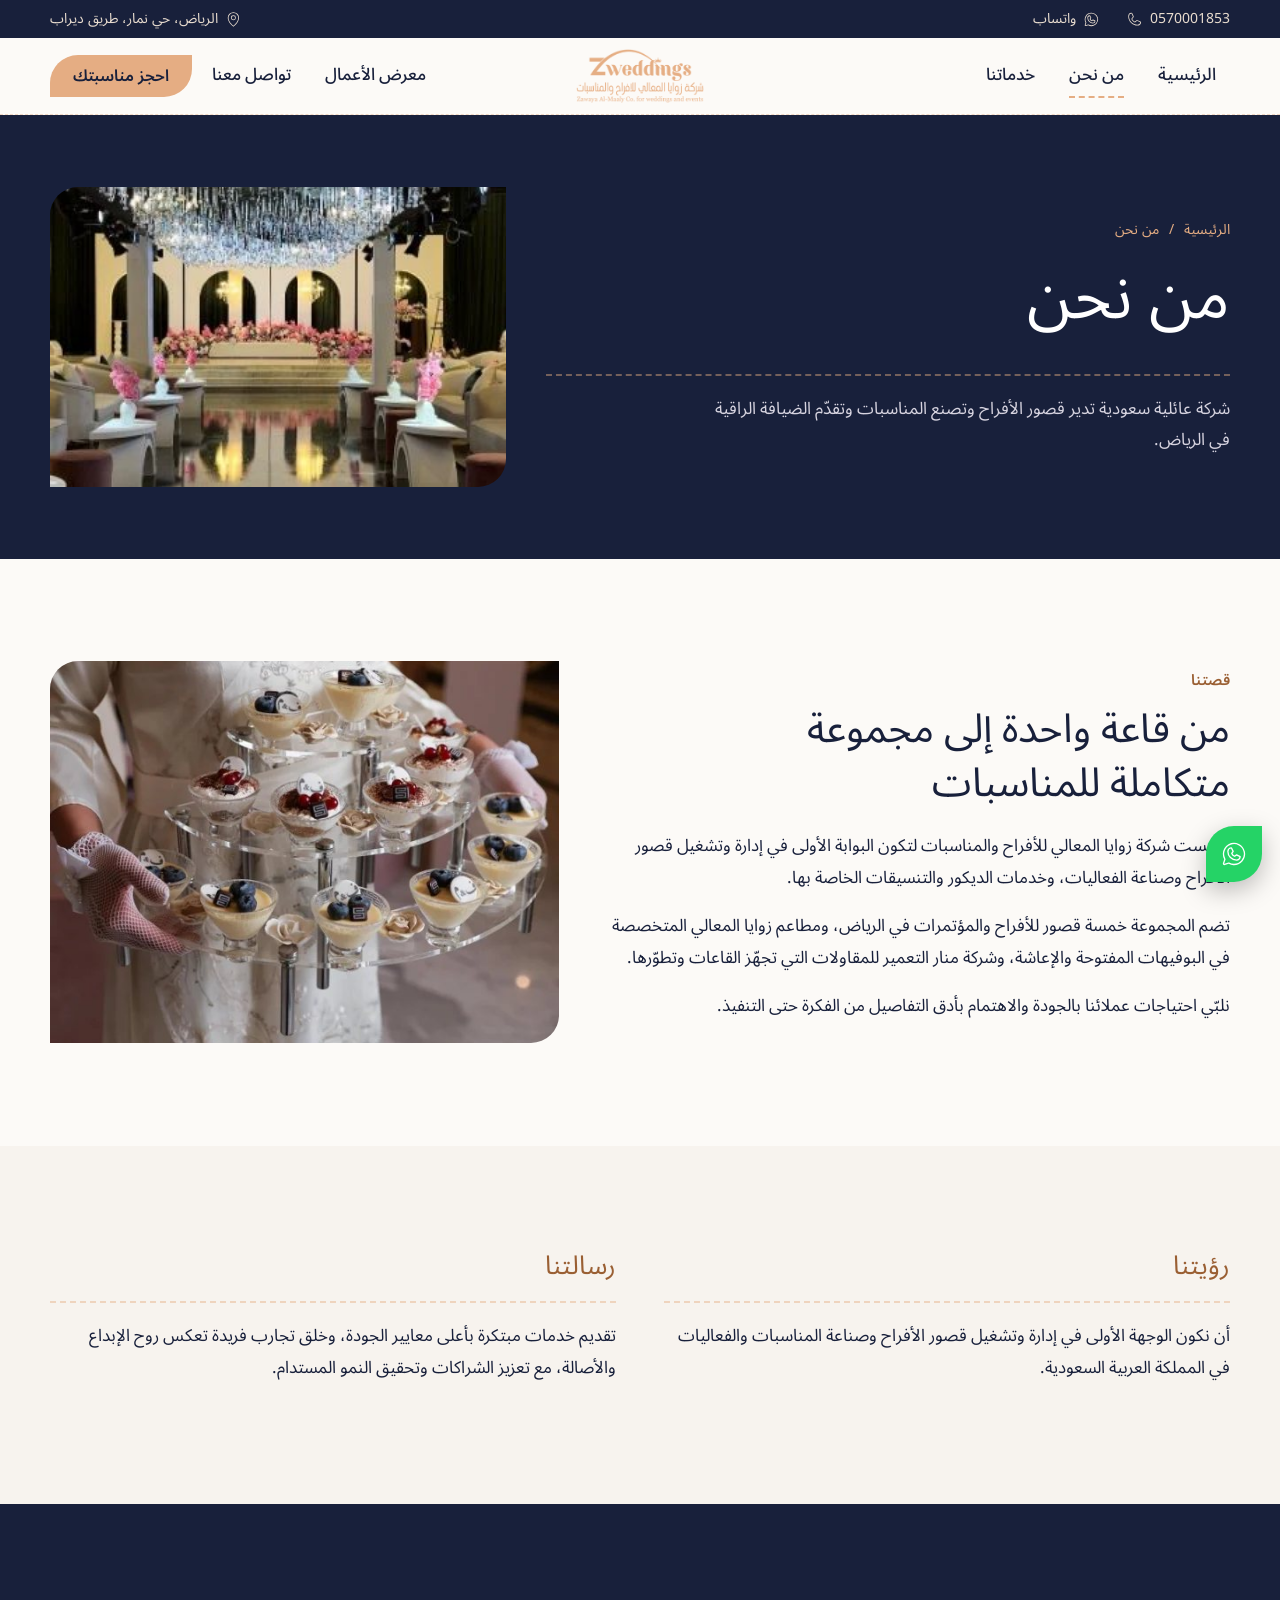
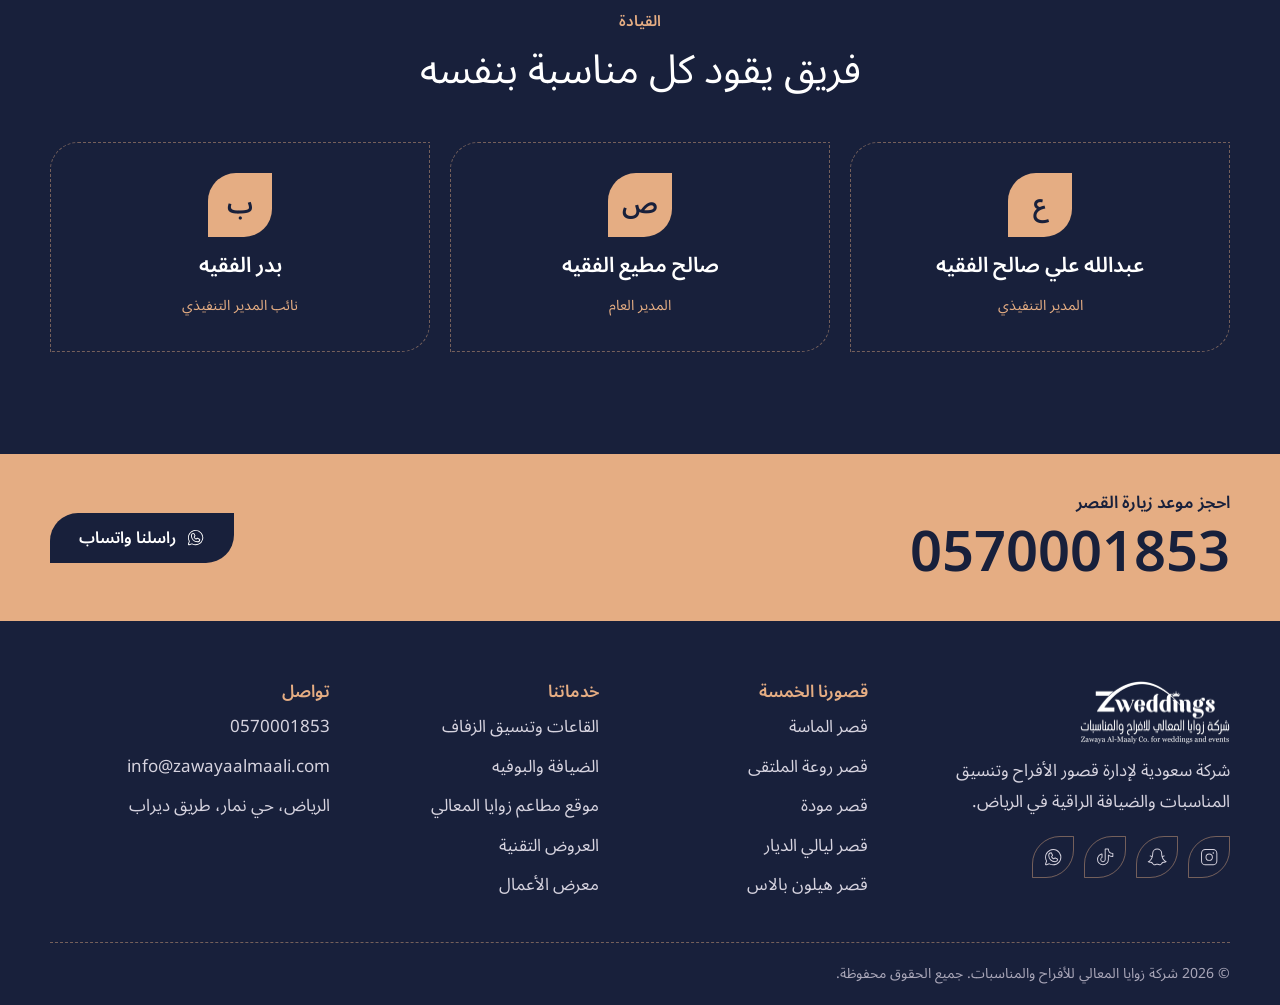
==== commit 724d8778: "Link catering website from footer and services Co-Authored-By: Claude Sonnet 5.5 <noreply@anthropic." ====
--- a/zawaya-project/site/about.html
+++ b/zawaya-project/site/about.html
@@ -92,6 +92,7 @@
     <div><h4>خدماتنا</h4><ul>
       <li><a href="services.html#halls">القاعات وتنسيق الزفاف</a></li>
       <li><a href="services.html#catering">الضيافة والبوفيه</a></li>
+      <li><a href="https://almaalicatering.com" target="_blank" rel="noopener">موقع مطاعم زوايا المعالي</a></li>
       <li><a href="services.html#tech">العروض التقنية</a></li>
       <li><a href="portfolio.html">معرض الأعمال</a></li>
     </ul></div>
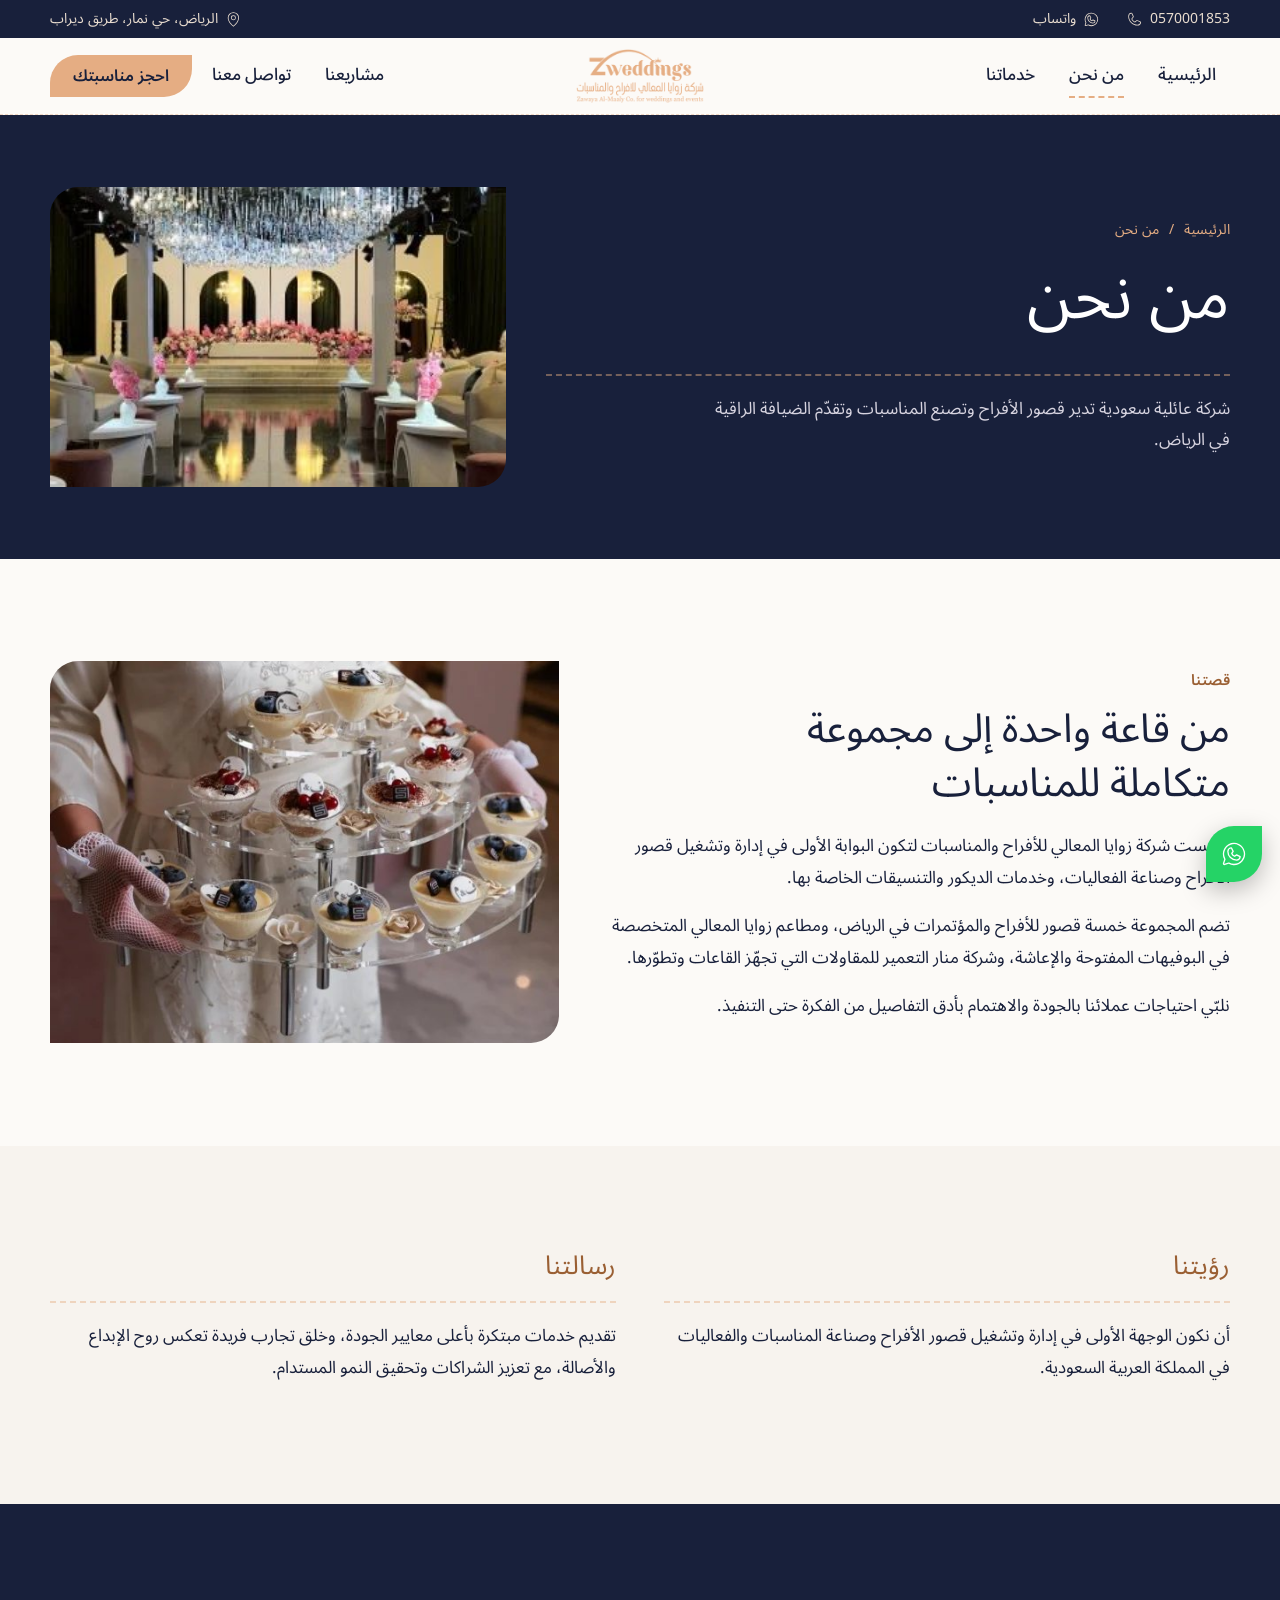
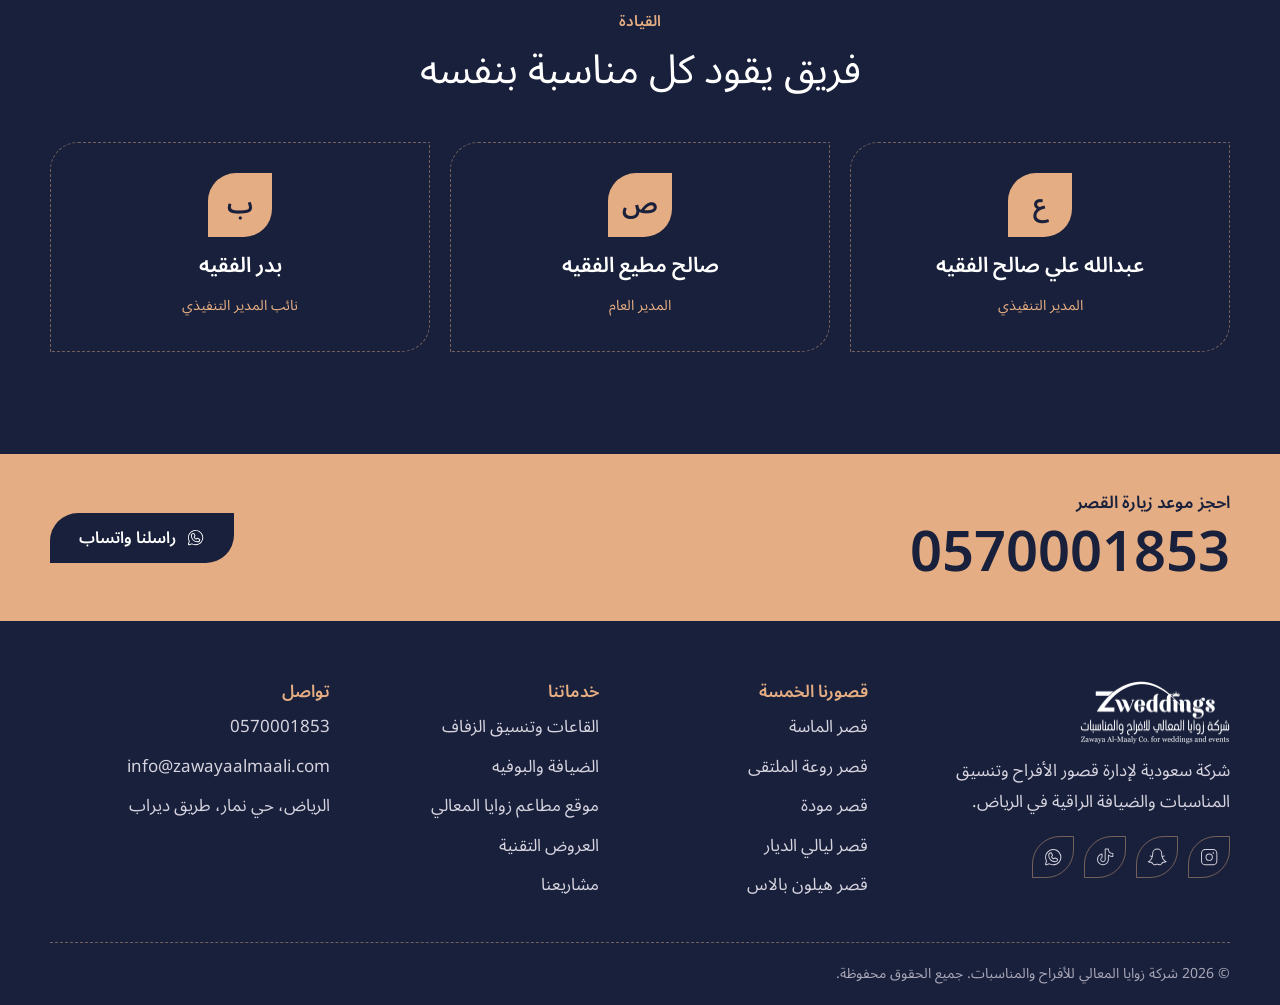
==== commit 729640f2: "Preview v6 (new emerald/champagne palette, modern interactive page heads) and zawaya-v2 WordPress th" ====
--- a/zawaya-project/site/about.html
+++ b/zawaya-project/site/about.html
@@ -22,14 +22,14 @@
   <div class="wrap hdr-in">
     <nav class="nav nav-r" aria-label="القائمة الرئيسية"><a href="index.html">الرئيسية</a><a href="about.html" aria-current="page">من نحن</a><a href="services.html">خدماتنا</a></nav>
     <a class="brand" href="index.html" aria-label="زوايا المعالي الرئيسية"><img src="assets/img/logo-v.png" alt="زوايا المعالي" width="150" height="63"></a>
-    <nav class="nav nav-l" aria-label="القائمة الرئيسية (تابع)"><a href="portfolio.html">معرض الأعمال</a><a href="contact.html">تواصل معنا</a><a class="btn btn-gold btn-sm" href="contact.html">احجز مناسبتك</a></nav>
+    <nav class="nav nav-l" aria-label="القائمة الرئيسية (تابع)"><a href="portfolio.html">مشاريعنا</a><a href="contact.html">تواصل معنا</a><a class="btn btn-gold btn-sm" href="contact.html">احجز مناسبتك</a></nav>
     <button class="burger" type="button" aria-expanded="false" aria-controls="mnav" aria-label="فتح القائمة"><svg aria-hidden="true" xmlns="http://www.w3.org/2000/svg" viewBox="0 0 256 256" fill="currentColor"><path d="M222,128a6,6,0,0,1-6,6H40a6,6,0,0,1,0-12H216A6,6,0,0,1,222,128ZM40,70H216a6,6,0,0,0,0-12H40a6,6,0,0,0,0,12ZM216,186H40a6,6,0,0,0,0,12H216a6,6,0,0,0,0-12Z"/></svg></button>
   </div>
 </header>
 <nav class="mnav" id="mnav" aria-label="قائمة الجوال" hidden>
   <button class="mnav-x" type="button" aria-label="إغلاق القائمة"><svg aria-hidden="true" xmlns="http://www.w3.org/2000/svg" viewBox="0 0 256 256" fill="currentColor"><path d="M204.24,195.76a6,6,0,1,1-8.48,8.48L128,136.49,60.24,204.24a6,6,0,0,1-8.48-8.48L119.51,128,51.76,60.24a6,6,0,0,1,8.48-8.48L128,119.51l67.76-67.75a6,6,0,0,1,8.48,8.48L136.49,128Z"/></svg></button>
   <img src="assets/img/logo-v.png" alt="" width="150" height="63">
-  <a href="index.html">الرئيسية</a><a href="about.html" aria-current="page">من نحن</a><a href="services.html">خدماتنا</a><a href="portfolio.html">معرض الأعمال</a><a href="contact.html">تواصل معنا</a>
+  <a href="index.html">الرئيسية</a><a href="about.html" aria-current="page">من نحن</a><a href="services.html">خدماتنا</a><a href="portfolio.html">مشاريعنا</a><a href="contact.html">تواصل معنا</a>
   <a class="btn btn-gold" href="contact.html">احجز مناسبتك</a>
 </nav>
 <main id="main">
@@ -94,7 +94,7 @@
       <li><a href="services.html#catering">الضيافة والبوفيه</a></li>
       <li><a href="https://almaalicatering.com" target="_blank" rel="noopener">موقع مطاعم زوايا المعالي</a></li>
       <li><a href="services.html#tech">العروض التقنية</a></li>
-      <li><a href="portfolio.html">معرض الأعمال</a></li>
+      <li><a href="portfolio.html">مشاريعنا</a></li>
     </ul></div>
     <div><h4>تواصل</h4><ul>
       <li><a class="ltr" href="tel:0570001853">0570001853</a></li>
